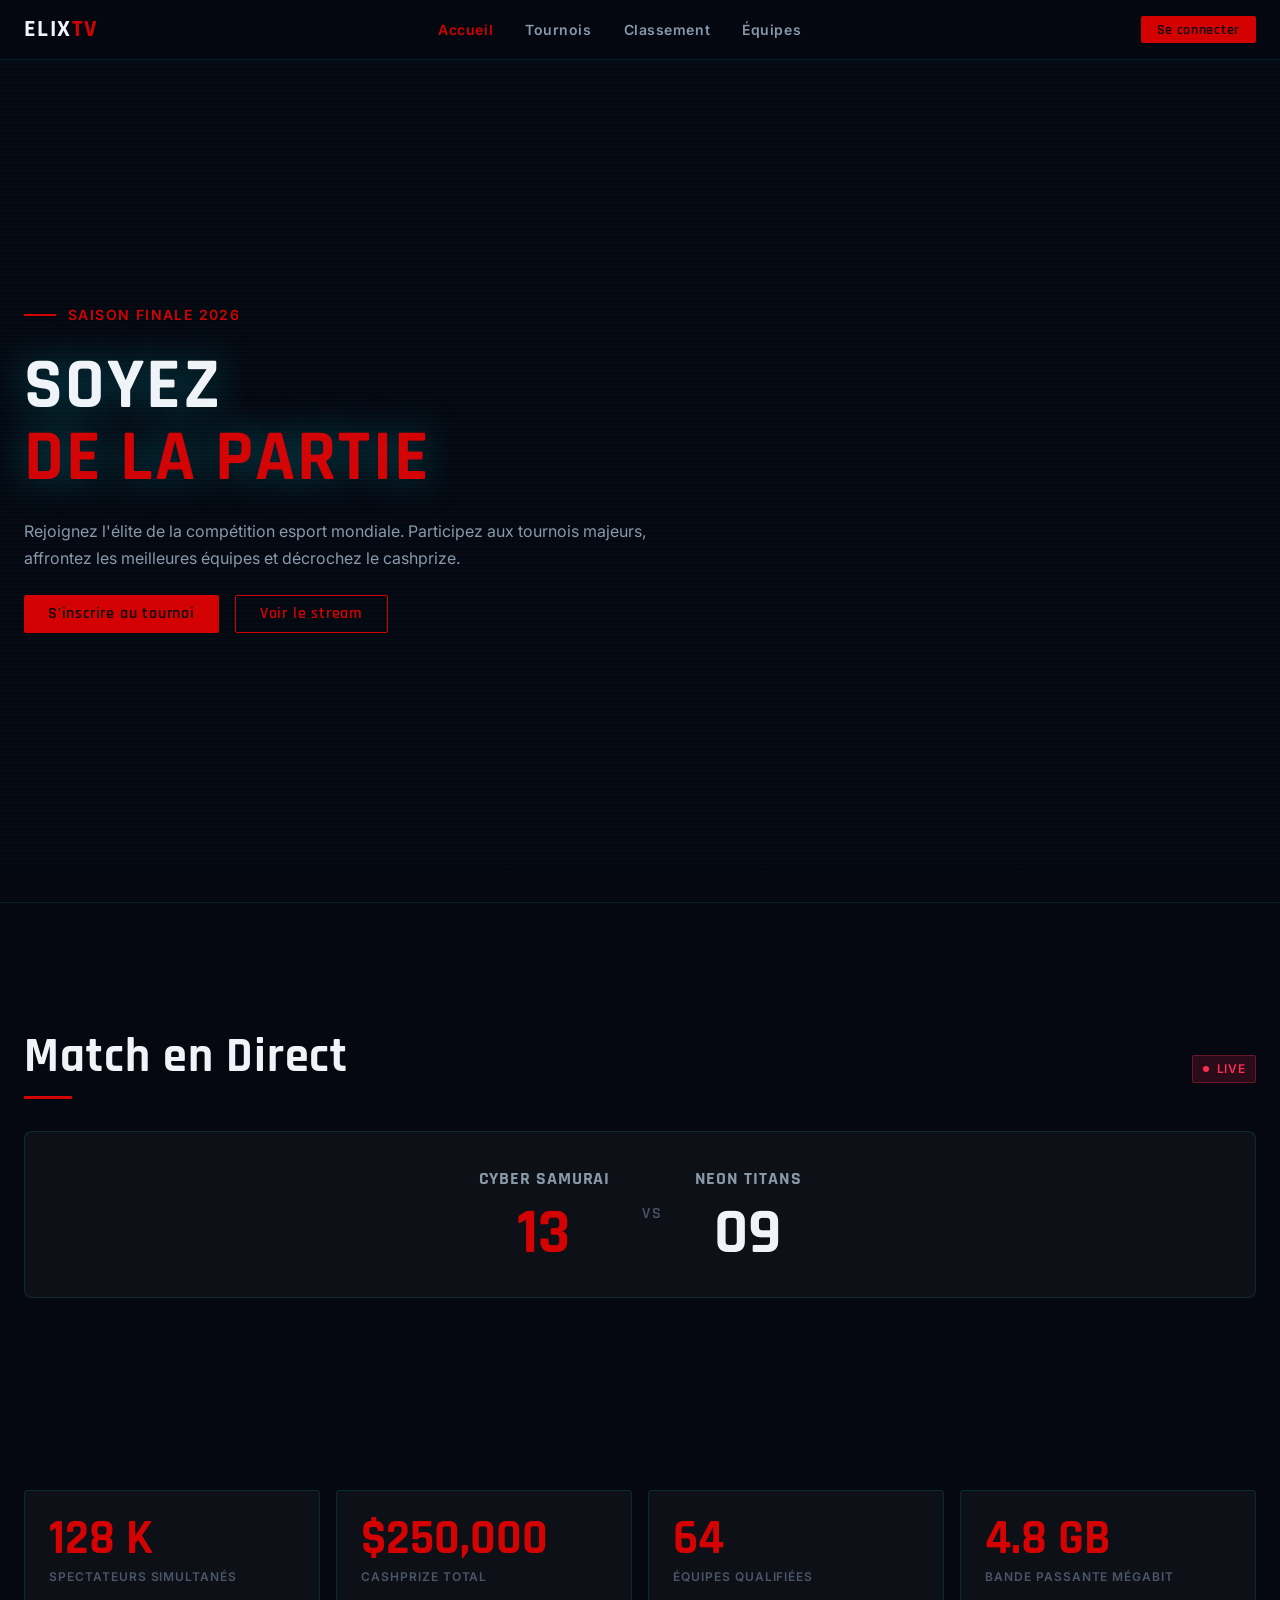
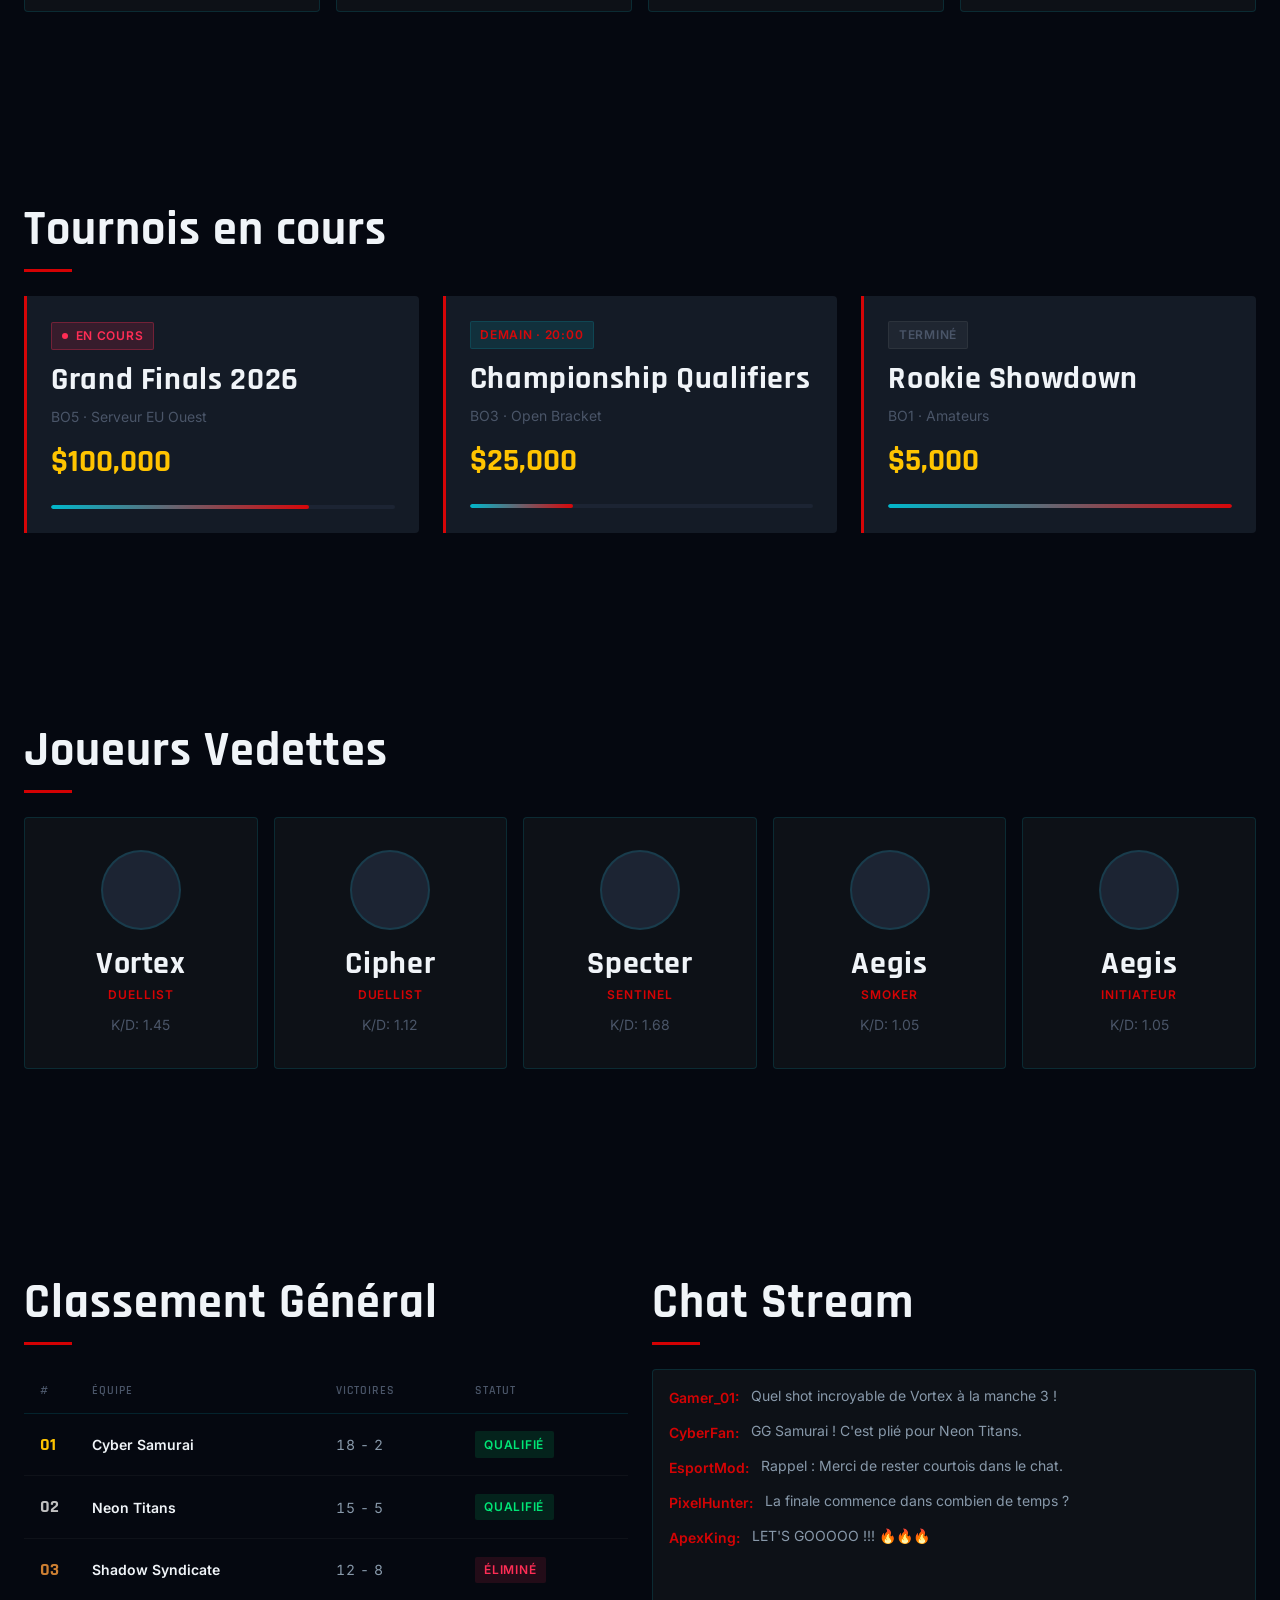
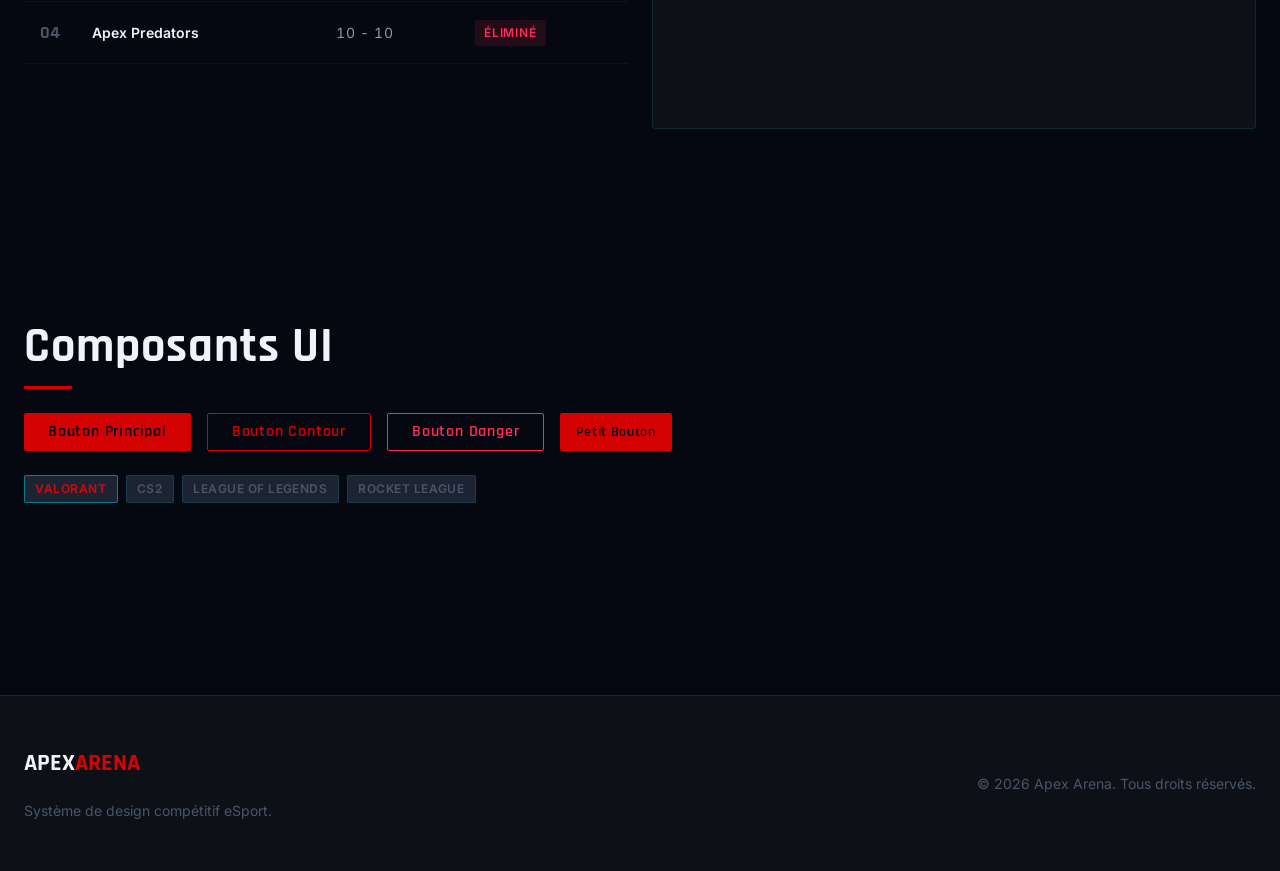
==== index.html @ ca773b09 "add style.css and index.html base" ====
<!DOCTYPE html>
<html lang="fr">
<head>
  <meta charset="UTF-8">
  <meta name="viewport" content="width=device-width, initial-scale=1.0">
  <title>Test Design System - Esport CSS</title>
  <link rel="stylesheet" href="style.css">
</head>
<body>

  <!-- Navigation -->
  <nav class="nav">
    <div class="container nav__inner">
      <a href="#" class="nav__logo">ELIX<span>TV</span></a>
      <ul class="nav__links">
        <li><a href="#" class="active">Accueil</a></li>
        <li><a href="#">Tournois</a></li>
        <li><a href="#">Classement</a></li>
        <li><a href="#">Équipes</a></li>
      </ul>
      <button class="btn btn--primary btn--sm">Se connecter</button>
    </div>
  </nav>

  <!-- Hero Section -->
  <header class="hero">
    <div class="container hero__content animate-in">
      <div class="hero__eyebrow">Saison Finale 2026</div>
      <h1 class="headline-hero">SOYEZ<br><span class="text-accent">DE LA PARTIE</span></h1>
      <p style="margin-block: var(--space-6);">Rejoignez l'élite de la compétition esport mondiale. Participez aux tournois majeurs, affrontez les meilleures équipes et décrochez le cashprize.</p>
      <div style="display: flex; gap: var(--space-4);">
        <a href="#" class="btn btn--primary">S'inscrire au tournoi</a>
        <a href="#" class="btn btn--outline">Voir le stream</a>
      </div>
    </div>
  </header>

  <hr class="divider">

  <main class="container">

    <!-- Direct Scoreboard -->
    <section>
      <div class="flex-between" style="margin-bottom: var(--space-6);">
        <h2 class="section-title">Match en Direct</h2>
        <span class="badge badge--live">LIVE</span>
      </div>

      <div class="scoreboard">
        <div class="scoreboard__team">
          <span class="scoreboard__team-name">CYBER SAMURAI</span>
          <span class="scoreboard__score scoreboard__score--winner">13</span>
        </div>
        <div class="scoreboard__vs">VS</div>
        <div class="scoreboard__team">
          <span class="scoreboard__team-name">NEON TITANS</span>
          <span class="scoreboard__score">09</span>
        </div>
      </div>
    </section>

    <!-- Grille de statistiques -->
    <section>
      <div class="grid-4">
        <div class="card">
          <div class="stat-value">128 K</div>
          <div class="stat-label">Spectateurs Simultanés</div>
        </div>
        <div class="card">
          <div class="stat-value">$250,000</div>
          <div class="stat-label">Cashprize Total</div>
        </div>
        <div class="card">
          <div class="stat-value">64</div>
          <div class="stat-label">Équipes Qualifiées</div>
        </div>
        <div class="card">
          <div class="stat-value">4.8 GB</div>
          <div class="stat-label">Bande Passante Mégabit</div>
        </div>
      </div>
    </section>

    <!-- Cartes Tournois & Équipes -->
    <section>
      <h2 class="section-title">Tournois en cours</h2>
      <div class="grid-3" style="margin-top: var(--space-6);">
        
        <div class="card--tournament">
          <div class="badge badge--live" style="margin-bottom: var(--space-3);">En cours</div>
          <h3>Grand Finals 2026</h3>
          <p class="text-muted" style="margin-block: var(--space-2);">BO5 · Serveur EU Ouest</p>
          <div class="prize">$100,000</div>
          <div style="margin-top: var(--space-4);">
            <div class="progress-bar">
              <div class="progress-bar__fill" style="width: 75%;"></div>
            </div>
          </div>
        </div>

        <div class="card--tournament">
          <div class="badge badge--upcoming" style="margin-bottom: var(--space-3);">Demain · 20:00</div>
          <h3>Championship Qualifiers</h3>
          <p class="text-muted" style="margin-block: var(--space-2);">BO3 · Open Bracket</p>
          <div class="prize">$25,000</div>
          <div style="margin-top: var(--space-4);">
            <div class="progress-bar">
              <div class="progress-bar__fill" style="width: 30%;"></div>
            </div>
          </div>
        </div>

        <div class="card--tournament">
          <div class="badge badge--ended" style="margin-bottom: var(--space-3);">Terminé</div>
          <h3>Rookie Showdown</h3>
          <p class="text-muted" style="margin-block: var(--space-2);">BO1 · Amateurs</p>
          <div class="prize">$5,000</div>
          <div style="margin-top: var(--space-4);">
            <div class="progress-bar">
              <div class="progress-bar__fill" style="width: 100%;"></div>
            </div>
          </div>
        </div>

      </div>
    </section>

    <!-- Joueurs / Cartes Profil -->
    <section>
      <h2 class="section-title">Joueurs Vedettes</h2>
      <div class="grid-4" style="margin-top: var(--space-6);">
        
        <div class="card card--player">
          <div class="avatar"></div>
          <h3>Vortex</h3>
          <div class="role">Duellist</div>
          <p class="text-muted" style="margin-top: var(--space-2);">K/D: 1.45</p>
        </div>

        <div class="card card--player">
          <div class="avatar"></div>
          <h3>Cipher</h3>
          <div class="role">Duellist</div>
          <p class="text-muted" style="margin-top: var(--space-2);">K/D: 1.12</p>
        </div>

        <div class="card card--player">
          <div class="avatar"></div>
          <h3>Specter</h3>
          <div class="role">Sentinel</div>
          <p class="text-muted" style="margin-top: var(--space-2);">K/D: 1.68</p>
        </div>

        <div class="card card--player">
          <div class="avatar"></div>
          <h3>Aegis</h3>
          <div class="role">Smoker</div>
          <p class="text-muted" style="margin-top: var(--space-2);">K/D: 1.05</p>
        </div>

        <div class="card card--player">
          <div class="avatar"></div>
          <h3>Aegis</h3>
          <div class="role">Initiateur</div>
          <p class="text-muted" style="margin-top: var(--space-2);">K/D: 1.05</p>
          </div>

      </div>
    </section>

    <!-- Tableau de classement & Chat en direct -->
    <section>
      <div class="grid-2">
        
        <!-- Classement -->
        <div>
          <h2 class="section-title">Classement Général</h2>
          <table class="leaderboard" style="margin-top: var(--space-6);">
            <thead>
              <tr>
                <th>#</th>
                <th>Équipe</th>
                <th>Victoires</th>
                <th>Statut</th>
              </tr>
            </thead>
            <tbody>
              <tr>
                <td class="rank rank--1">01</td>
                <td class="team-name">Cyber Samurai</td>
                <td class="text-mono">18 - 2</td>
                <td><span class="badge badge--win">Qualifié</span></td>
              </tr>
              <tr>
                <td class="rank rank--2">02</td>
                <td class="team-name">Neon Titans</td>
                <td class="text-mono">15 - 5</td>
                <td><span class="badge badge--win">Qualifié</span></td>
              </tr>
              <tr>
                <td class="rank rank--3">03</td>
                <td class="team-name">Shadow Syndicate</td>
                <td class="text-mono">12 - 8</td>
                <td><span class="badge badge--loss">Éliminé</span></td>
              </tr>
              <tr>
                <td class="rank">04</td>
                <td class="team-name">Apex Predators</td>
                <td class="text-mono">10 - 10</td>
                <td><span class="badge badge--loss">Éliminé</span></td>
              </tr>
            </tbody>
          </table>
        </div>

        <!-- Feed du Chat -->
        <div>
          <h2 class="section-title">Chat Stream</h2>
          <div class="chat-feed" style="margin-top: var(--space-6);">
            <div class="chat-message">
              <span class="chat-message__username">Gamer_01:</span>
              <span class="chat-message__text">Quel shot incroyable de Vortex à la manche 3 !</span>
            </div>
            <div class="chat-message">
              <span class="chat-message__username">CyberFan:</span>
              <span class="chat-message__text">GG Samurai ! C'est plié pour Neon Titans.</span>
            </div>
            <div class="chat-message">
              <span class="chat-message__username">EsportMod:</span>
              <span class="chat-message__text">Rappel : Merci de rester courtois dans le chat.</span>
            </div>
            <div class="chat-message">
              <span class="chat-message__username">PixelHunter:</span>
              <span class="chat-message__text">La finale commence dans combien de temps ?</span>
            </div>
            <div class="chat-message">
              <span class="chat-message__username">ApexKing:</span>
              <span class="chat-message__text">LET'S GOOOOO !!! 🔥🔥🔥</span>
            </div>
          </div>
        </div>

      </div>
    </section>

    <!-- Boutons & Tags UI -->
    <section>
      <h2 class="section-title">Composants UI</h2>
      
      <div style="margin-top: var(--space-6); display: flex; flex-wrap: wrap; gap: var(--space-4);">
        <button class="btn btn--primary">Bouton Principal</button>
        <button class="btn btn--outline">Bouton Contour</button>
        <button class="btn btn--danger">Bouton Danger</button>
        <button class="btn btn--primary btn--sm">Petit Bouton</button>
      </div>

      <div style="margin-top: var(--space-6); display: flex; gap: var(--space-2);">
        <span class="tag active">VALORANT</span>
        <span class="tag">CS2</span>
        <span class="tag">LEAGUE OF LEGENDS</span>
        <span class="tag">ROCKET LEAGUE</span>
      </div>
    </section>

  </main>

  <!-- Footer -->
  <footer class="footer" style="margin-top: var(--space-24);">
    <div class="container flex-between">
      <div>
        <div class="footer__logo">APEX<span>ARENA</span></div>
        <p class="text-muted">Système de design compétitif eSport.</p>
      </div>
      <div>
        <p class="text-muted">© 2026 Apex Arena. Tous droits réservés.</p>
      </div>
    </div>
  </footer>

</body>
</html>
---- style.css ----
/* ============================================================
   ESPORT.CSS — Système de design compétitif
   Palette : Nuit profonde · Cyan électrique · Blanc signal
   Typo    : Rajdhani (titres) · Inter (corps)
   ============================================================ */

@import url('https://fonts.googleapis.com/css2?family=Rajdhani:wght@400;600;700&family=Inter:wght@400;500;600&display=swap');

/* ── Tokens ─────────────────────────────────────────────── */
:root {
  /* Couleurs */
  --bg-void:      #050810;
  --bg-surface:   #0d1117;
  --bg-raised:    #141b26;
  --bg-overlay:   #1c2433;

  --accent-cyan:   #ff0000d3;
  --accent-dim:   #00b8cc;
  --accent-glow:  rgba(0, 229, 255, 0.15);

  --signal-red:   #ff2d55;
  --signal-green: #00e676;
  --signal-gold:  #ffc400;

  --text-primary:   #f0f4f8;
  --text-secondary: #8899aa;
  --text-muted:     #4a5568;

  --border-subtle: rgba(0, 229, 255, 0.12);
  --border-active: rgba(0, 229, 255, 0.45);

  /* Typographie */
  --font-display: 'Rajdhani', 'Arial Narrow', sans-serif;
  --font-body:    'Inter', system-ui, sans-serif;

  --size-xs:   0.75rem;
  --size-sm:   0.875rem;
  --size-base: 1rem;
  --size-md:   1.125rem;
  --size-lg:   1.5rem;
  --size-xl:   2rem;
  --size-2xl:  3rem;
  --size-3xl:  4.5rem;

  /* Espacement */
  --space-1: 0.25rem;
  --space-2: 0.5rem;
  --space-3: 0.75rem;
  --space-4: 1rem;
  --space-6: 1.5rem;
  --space-8: 2rem;
  --space-12: 3rem;
  --space-16: 4rem;
  --space-24: 6rem;

  /* Bordures */
  --radius-sm: 2px;
  --radius-md: 4px;
  --radius-lg: 8px;

  /* Ombres */
  --shadow-cyan: 0 0 24px rgba(0, 229, 255, 0.2);
  --shadow-card: 0 4px 24px rgba(0, 0, 0, 0.6);
}

/* ── Reset ───────────────────────────────────────────────── */
*, *::before, *::after {
  box-sizing: border-box;
  margin: 0;
  padding: 0;
}

html {
  scroll-behavior: smooth;
  font-size: 16px;
}

body {
  background-color: var(--bg-void);
  color: var(--text-primary);
  font-family: var(--font-body);
  font-size: var(--size-base);
  line-height: 1.65;
  -webkit-font-smoothing: antialiased;
}

img, video {
  max-width: 100%;
  display: block;
}

a {
  color: var(--accent-cyan);
  text-decoration: none;
  transition: color 0.15s ease;
}
a:hover { color: var(--text-primary); }

/* ── Typographie ─────────────────────────────────────────── */
h1, h2, h3, h4, h5, h6 {
  font-family: var(--font-display);
  font-weight: 700;
  line-height: 1.1;
  letter-spacing: 0.02em;
  color: var(--text-primary);
}

h1 { font-size: var(--size-3xl); }
h2 { font-size: var(--size-2xl); }
h3 { font-size: var(--size-xl); }
h4 { font-size: var(--size-lg); }

p {
  max-width: 68ch;
  color: var(--text-secondary);
}

.text-accent   { color: var(--accent-cyan); }
.text-muted    { color: var(--text-muted); font-size: var(--size-sm); }
.text-mono     { font-variant-numeric: tabular-nums; letter-spacing: 0.04em; }

/* Titre héros avec reflet cyan */
.headline-hero {
  font-family: var(--font-display);
  font-size: clamp(2.5rem, 7vw, var(--size-3xl));
  font-weight: 700;
  line-height: 1.0;
  letter-spacing: 0.03em;
  color: var(--text-primary);
  text-shadow: 0 0 40px rgba(0, 229, 255, 0.35);
}

/* Ligne de score / stat large */
.stat-value {
  font-family: var(--font-display);
  font-size: var(--size-2xl);
  font-weight: 700;
  color: var(--accent-cyan);
  line-height: 1;
}

.stat-label {
  font-size: var(--size-xs);
  font-weight: 600;
  color: var(--text-muted);
  letter-spacing: 0.08em;
  text-transform: uppercase;
  margin-top: var(--space-1);
}

/* ── Mise en page ────────────────────────────────────────── */
.container {
  width: 100%;
  max-width: 1280px;
  margin-inline: auto;
  padding-inline: var(--space-6);
}

.container--narrow {
  max-width: 860px;
  margin-inline: auto;
  padding-inline: var(--space-6);
}

.grid-2 {
  display: grid;
  grid-template-columns: repeat(2, 1fr);
  gap: var(--space-6);
}

.grid-3 {
  display: grid;
  grid-template-columns: repeat(3, 1fr);
  gap: var(--space-6);
}

.grid-4 {
  display: grid;
  grid-template-columns: repeat(4, 1fr);
  gap: var(--space-4);
}

.flex-center {
  display: flex;
  align-items: center;
  justify-content: center;
}

.flex-between {
  display: flex;
  align-items: center;
  justify-content: space-between;
}

section {
  padding-block: var(--space-24);
}

/* ── Navigation ──────────────────────────────────────────── */
.nav {
  position: sticky;
  top: 0;
  z-index: 100;
  background: rgba(5, 8, 16, 0.85);
  backdrop-filter: blur(12px);
  border-bottom: 1px solid var(--border-subtle);
  height: 60px;
  display: flex;
  align-items: center;
}

.nav__inner {
  display: flex;
  align-items: center;
  justify-content: space-between;
  width: 100%;
}

.nav__logo {
  font-family: var(--font-display);
  font-size: var(--size-lg);
  font-weight: 700;
  color: var(--text-primary);
  letter-spacing: 0.06em;
}

.nav__logo span { color: var(--accent-cyan); }

.nav__links {
  display: flex;
  gap: var(--space-8);
  list-style: none;
}

.nav__links a {
  font-size: var(--size-sm);
  font-weight: 600;
  color: var(--text-secondary);
  letter-spacing: 0.04em;
  transition: color 0.15s;
}

.nav__links a:hover,
.nav__links a.active {
  color: var(--accent-cyan);
}

/* ── Sections héros ──────────────────────────────────────── */
.hero {
  min-height: 90vh;
  display: flex;
  align-items: center;
  position: relative;
  overflow: hidden;
}

/* Fond scanlines subtil */
.hero::before {
  content: '';
  position: absolute;
  inset: 0;
  background: repeating-linear-gradient(
    0deg,
    transparent,
    transparent 2px,
    rgba(0, 229, 255, 0.015) 2px,
    rgba(0, 229, 255, 0.015) 4px
  );
  pointer-events: none;
  z-index: 0;
}

.hero__content { position: relative; z-index: 1; }

/* Ligne décorative accent */
.hero__eyebrow {
  display: inline-flex;
  align-items: center;
  gap: var(--space-3);
  font-size: var(--size-sm);
  font-weight: 600;
  color: var(--accent-cyan);
  letter-spacing: 0.1em;
  text-transform: uppercase;
  margin-bottom: var(--space-6);
}

.hero__eyebrow::before {
  content: '';
  display: block;
  width: 32px;
  height: 2px;
  background: var(--accent-cyan);
}

/* ── Cartes ──────────────────────────────────────────────── */
.card {
  background: var(--bg-surface);
  border: 1px solid var(--border-subtle);
  border-radius: var(--radius-md);
  padding: var(--space-6);
  transition: border-color 0.2s, box-shadow 0.2s;
}

.card:hover {
  border-color: var(--border-active);
  box-shadow: var(--shadow-cyan);
}

/* Carte tournoi */
.card--tournament {
  position: relative;
  background: var(--bg-raised);
  border-left: 3px solid var(--accent-cyan);
  border-radius: 0 var(--radius-md) var(--radius-md) 0;
  padding: var(--space-6);
}

.card--tournament .prize {
  font-family: var(--font-display);
  font-size: var(--size-xl);
  font-weight: 700;
  color: var(--signal-gold);
}

/* Carte joueur / équipe */
.card--player {
  text-align: center;
  padding: var(--space-8) var(--space-6);
}

.card--player .avatar {
  width: 80px;
  height: 80px;
  border-radius: 50%;
  background: var(--bg-overlay);
  border: 2px solid var(--border-subtle);
  margin-inline: auto;
  margin-bottom: var(--space-4);
  overflow: hidden;
}

.card--player .role {
  font-size: var(--size-xs);
  font-weight: 600;
  color: var(--accent-cyan);
  text-transform: uppercase;
  letter-spacing: 0.08em;
  margin-top: var(--space-1);

.player-row {
  display: flex;
  gap: var(--space-4);
  overflow-x: auto;
  padding-bottom: var(--space-3); /* Espace pour le scrollbar */
  scrollbar-width: thin;
  scrollbar-color: var(--border-active) transparent;
}

.player-row .card--player {
  flex: 0 0 220px; /* Force chaque carte à faire 220px de large sans se comprimer */
}
}

/* ── Tableau des scores / classement ─────────────────────── */
.leaderboard {
  width: 100%;
  border-collapse: collapse;
  font-size: var(--size-sm);
}

.leaderboard th {
  font-family: var(--font-display);
  font-size: var(--size-xs);
  font-weight: 600;
  letter-spacing: 0.08em;
  text-transform: uppercase;
  color: var(--text-muted);
  text-align: left;
  padding: var(--space-3) var(--space-4);
  border-bottom: 1px solid var(--border-subtle);
}

.leaderboard td {
  padding: var(--space-4);
  color: var(--text-secondary);
  border-bottom: 1px solid rgba(255,255,255,0.04);
  vertical-align: middle;
}

.leaderboard tr:hover td {
  background: var(--bg-raised);
  color: var(--text-primary);
}

.leaderboard .rank {
  font-family: var(--font-display);
  font-size: var(--size-md);
  font-weight: 700;
  color: var(--text-muted);
  width: 3rem;
}

.leaderboard .rank--1 { color: var(--signal-gold); }
.leaderboard .rank--2 { color: #c0c0c0; }
.leaderboard .rank--3 { color: #cd7f32; }

.leaderboard .team-name {
  font-weight: 600;
  color: var(--text-primary);
}

/* ── Boutons ─────────────────────────────────────────────── */
.btn {
  display: inline-flex;
  align-items: center;
  gap: var(--space-2);
  padding: 0.625rem var(--space-6);
  border: none;
  border-radius: var(--radius-sm);
  font-family: var(--font-display);
  font-size: var(--size-base);
  font-weight: 600;
  letter-spacing: 0.05em;
  cursor: pointer;
  transition: background 0.15s, box-shadow 0.15s, transform 0.1s;
  text-decoration: none;
  line-height: 1;
}

.btn:active { transform: scale(0.98); }

.btn--primary {
  background: var(--accent-cyan);
  color: var(--bg-void);
}
.btn--primary:hover {
  background: #33ebff;
  box-shadow: 0 0 20px rgba(0, 229, 255, 0.4);
  color: var(--bg-void);
}

.btn--outline {
  background: transparent;
  color: var(--accent-cyan);
  border: 1.5px solid var(--accent-cyan);
}
.btn--outline:hover {
  background: var(--accent-glow);
  color: var(--accent-cyan);
}

.btn--danger {
  background: transparent;
  color: var(--signal-red);
  border: 1.5px solid var(--signal-red);
}
.btn--danger:hover {
  background: rgba(255, 45, 85, 0.1);
  color: var(--signal-red);
}

.btn--sm {
  font-size: var(--size-sm);
  padding: 0.4rem var(--space-4);
}

/* ── Badges / statuts ────────────────────────────────────── */
.badge {
  display: inline-flex;
  align-items: center;
  padding: 0.2rem 0.6rem;
  border-radius: var(--radius-sm);
  font-size: var(--size-xs);
  font-weight: 600;
  letter-spacing: 0.06em;
  text-transform: uppercase;
}

.badge--live {
  background: rgba(255, 45, 85, 0.15);
  color: var(--signal-red);
  border: 1px solid rgba(255, 45, 85, 0.3);
}

/* Point pulsant LIVE */
.badge--live::before {
  content: '';
  display: inline-block;
  width: 6px;
  height: 6px;
  border-radius: 50%;
  background: var(--signal-red);
  margin-right: var(--space-2);
  animation: pulse-live 1.4s ease infinite;
}

.badge--upcoming {
  background: rgba(0, 229, 255, 0.1);
  color: var(--accent-cyan);
  border: 1px solid var(--border-subtle);
}

.badge--ended {
  background: rgba(255, 255, 255, 0.05);
  color: var(--text-muted);
  border: 1px solid rgba(255,255,255,0.06);
}

.badge--win  { background: rgba(0, 230, 118, 0.12); color: var(--signal-green); }
.badge--loss { background: rgba(255, 45, 85, 0.12); color: var(--signal-red); }

/* ── Barre de progression ────────────────────────────────── */
.progress-bar {
  height: 4px;
  background: var(--bg-overlay);
  border-radius: 2px;
  overflow: hidden;
}

.progress-bar__fill {
  height: 100%;
  background: linear-gradient(90deg, var(--accent-dim), var(--accent-cyan));
  border-radius: 2px;
  transition: width 0.4s ease;
}

/* ── Dividers / séparateurs ──────────────────────────────── */
.divider {
  border: none;
  border-top: 1px solid var(--border-subtle);
  margin-block: var(--space-8);
}

.section-title {
  font-family: var(--font-display);
  font-size: var(--size-2xl);
  font-weight: 700;
  color: var(--text-primary);
  margin-bottom: var(--space-2);
}

.section-title::after {
  content: '';
  display: block;
  width: 48px;
  height: 3px;
  background: var(--accent-cyan);
  margin-top: var(--space-3);
}

/* ── Score en direct ─────────────────────────────────────── */
.scoreboard {
  display: flex;
  align-items: center;
  justify-content: center;
  gap: var(--space-8);
  background: var(--bg-surface);
  border: 1px solid var(--border-subtle);
  border-radius: var(--radius-lg);
  padding: var(--space-8) var(--space-12);
}

.scoreboard__team {
  display: flex;
  flex-direction: column;
  align-items: center;
  gap: var(--space-2);
}

.scoreboard__team-name {
  font-family: var(--font-display);
  font-size: var(--size-md);
  font-weight: 700;
  letter-spacing: 0.05em;
  color: var(--text-secondary);
}

.scoreboard__score {
  font-family: var(--font-display);
  font-size: clamp(2.5rem, 6vw, 4rem);
  font-weight: 700;
  color: var(--text-primary);
  line-height: 1;
}

.scoreboard__score--winner { color: var(--accent-cyan); }

.scoreboard__vs {
  font-family: var(--font-display);
  font-size: var(--size-base);
  font-weight: 600;
  color: var(--text-muted);
  letter-spacing: 0.1em;
}

/* ── Chat / commentaires ─────────────────────────────────── */
.chat-feed {
  background: var(--bg-surface);
  border: 1px solid var(--border-subtle);
  border-radius: var(--radius-md);
  height: 360px;
  overflow-y: auto;
  padding: var(--space-4);
  display: flex;
  flex-direction: column;
  gap: var(--space-3);
  scrollbar-width: thin;
  scrollbar-color: var(--bg-overlay) transparent;
}

.chat-message {
  display: flex;
  gap: var(--space-3);
  font-size: var(--size-sm);
}

.chat-message__username {
  font-weight: 600;
  color: var(--accent-cyan);
  white-space: nowrap;
  flex-shrink: 0;
}

.chat-message__text {
  color: var(--text-secondary);
  line-height: 1.4;
}

/* ── Tags / Jeux ─────────────────────────────────────────── */
.tag {
  display: inline-block;
  padding: 0.2rem 0.65rem;
  border-radius: var(--radius-sm);
  background: var(--bg-overlay);
  border: 1px solid var(--border-subtle);
  font-size: var(--size-xs);
  font-weight: 600;
  color: var(--text-muted);
  letter-spacing: 0.04em;
  transition: border-color 0.15s, color 0.15s;
}

.tag:hover, .tag.active {
  border-color: var(--border-active);
  color: var(--accent-cyan);
}

/* ── Footer ──────────────────────────────────────────────── */
.footer {
  background: var(--bg-surface);
  border-top: 1px solid var(--border-subtle);
  padding-block: var(--space-12);
  color: var(--text-muted);
  font-size: var(--size-sm);
}

.footer__logo {
  font-family: var(--font-display);
  font-size: var(--size-lg);
  font-weight: 700;
  color: var(--text-primary);
  margin-bottom: var(--space-4);
}

.footer__logo span { color: var(--accent-cyan); }

/* ── Animations ──────────────────────────────────────────── */
@keyframes pulse-live {
  0%, 100% { opacity: 1; transform: scale(1); }
  50%       { opacity: 0.4; transform: scale(0.85); }
}

@keyframes fade-in-up {
  from { opacity: 0; transform: translateY(16px); }
  to   { opacity: 1; transform: translateY(0); }
}

.animate-in {
  animation: fade-in-up 0.4s ease both;
}

/* ── Responsive ──────────────────────────────────────────── */
@media (max-width: 1024px) {
  .grid-4 { grid-template-columns: repeat(2, 1fr); }
}

@media (max-width: 768px) {
  h1 { font-size: var(--size-2xl); }
  h2 { font-size: var(--size-xl); }

  .grid-2,
  .grid-3,
  .grid-4 {
    grid-template-columns: 1fr;
  }

  .nav__links { display: none; }

  .scoreboard {
    gap: var(--space-4);
    padding: var(--space-6);
  }

  section { padding-block: var(--space-12); }
}

@media (prefers-reduced-motion: reduce) {
  *, *::before, *::after {
    animation-duration: 0.01ms !important;
    transition-duration: 0.01ms !important;
  }
}
.grid-4:has(.card--player) {
  display: flex !important;
  flex-direction: row !important;
  flex-wrap: nowrap !important;
  overflow-x: auto;
  padding-bottom: var(--space-4);
  scrollbar-width: thin;
  scrollbar-color: var(--accent-cyan) transparent;
}

.grid-4:has(.card--player) .card--player {
  flex: 1 0 200px !important; /* Force chaque carte à garder 200px minimum */
  min-width: 180px;
}
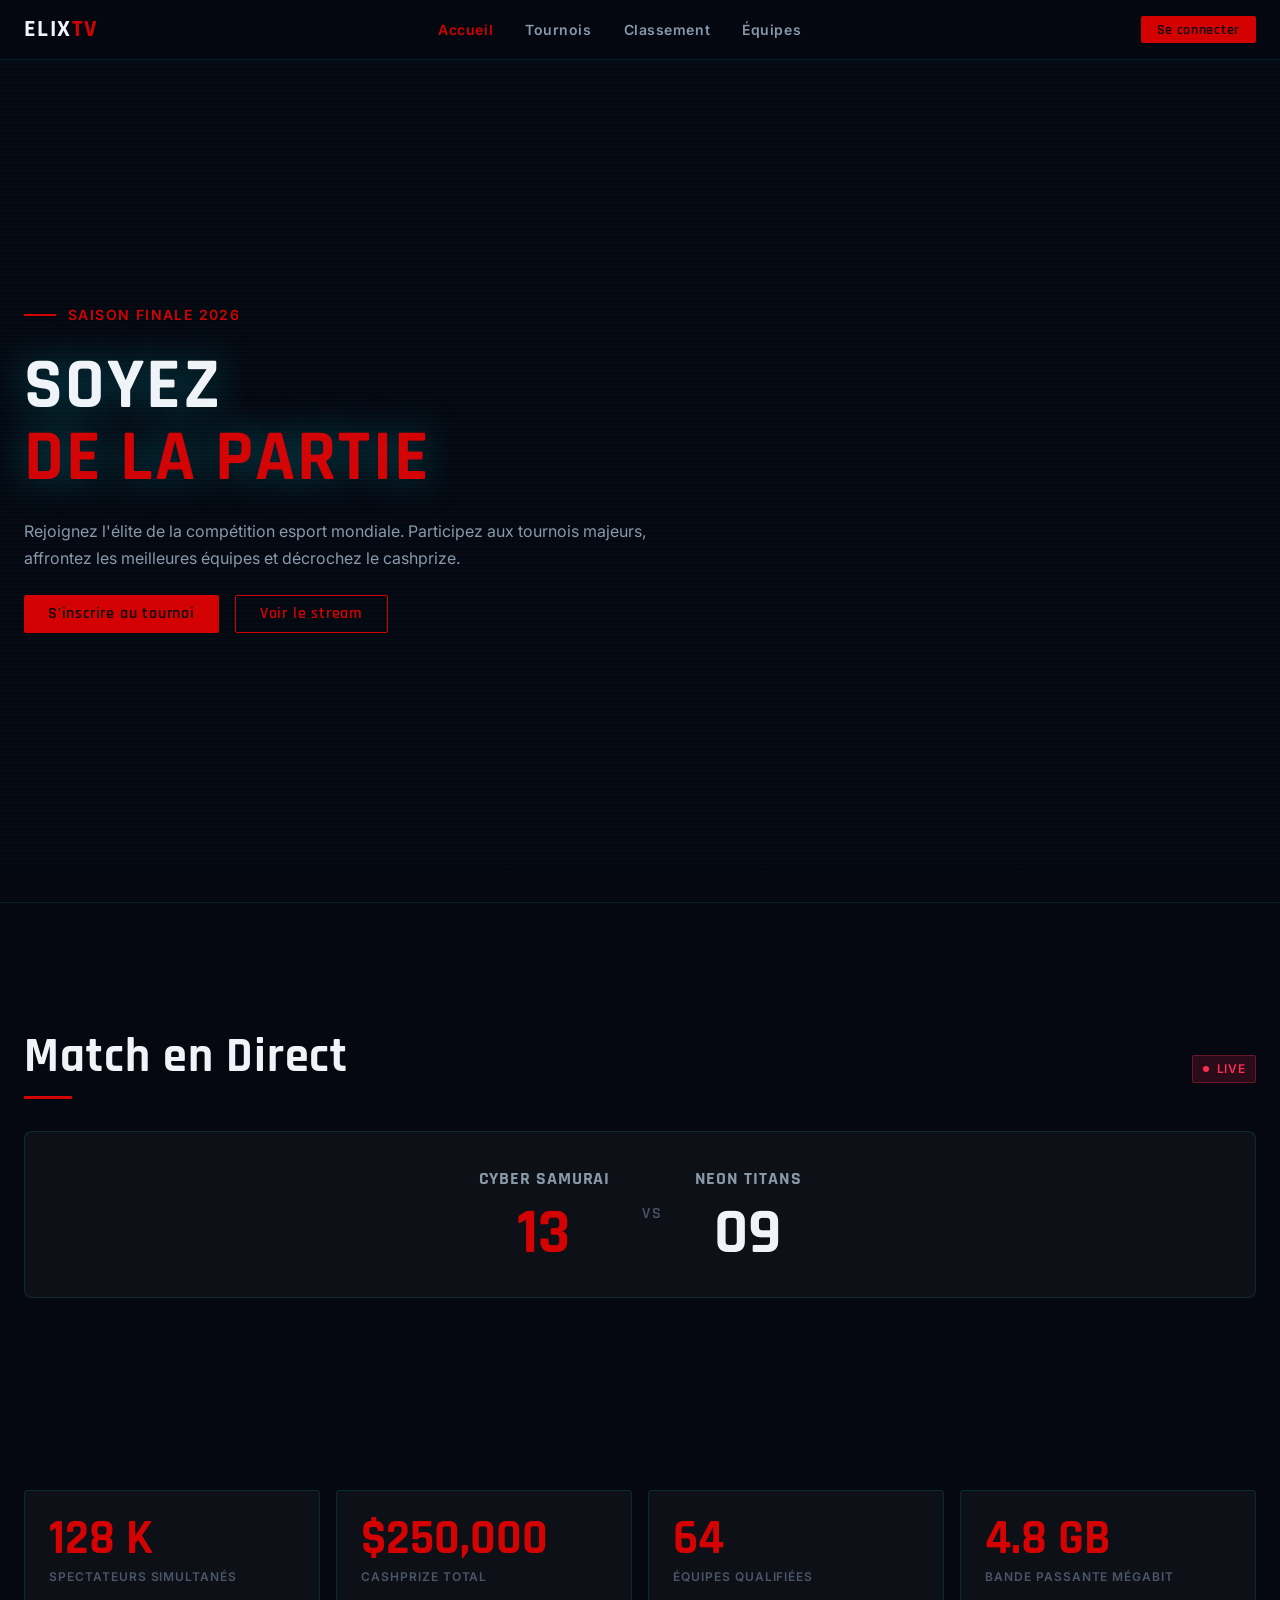
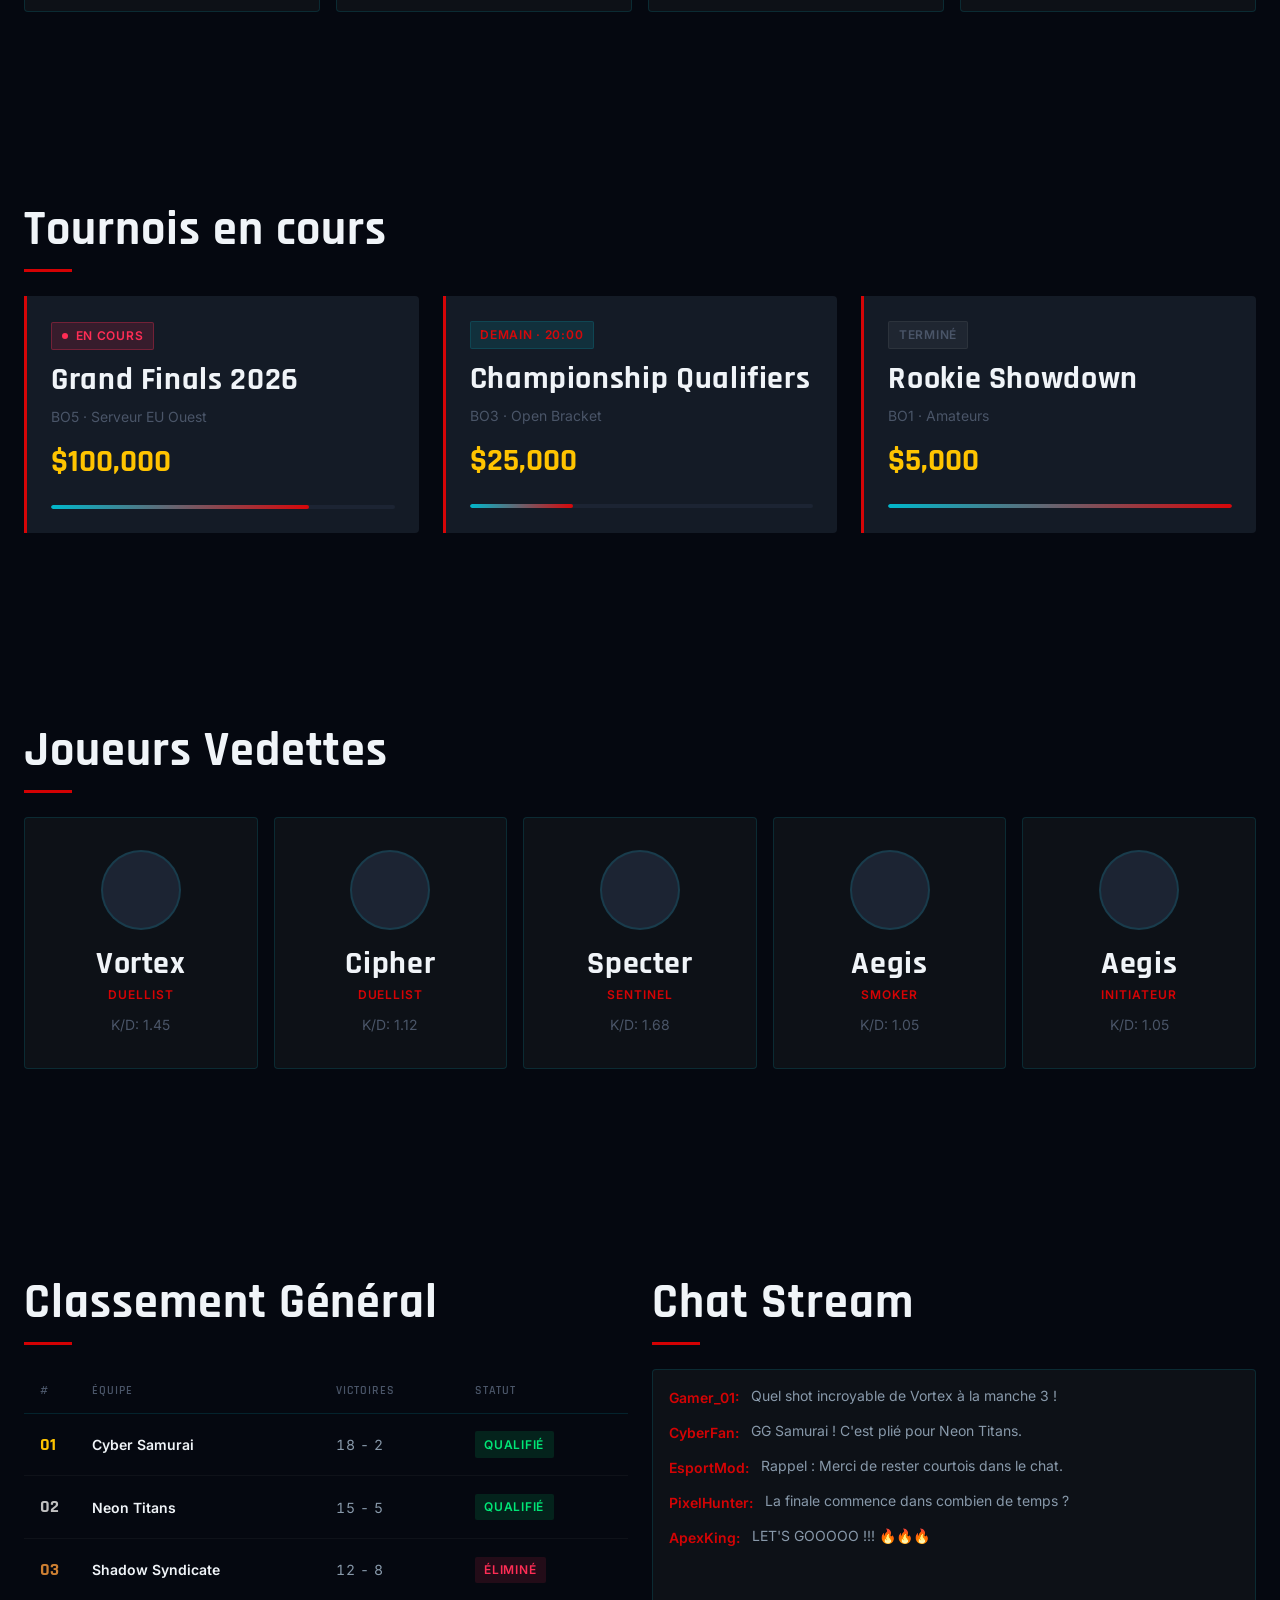
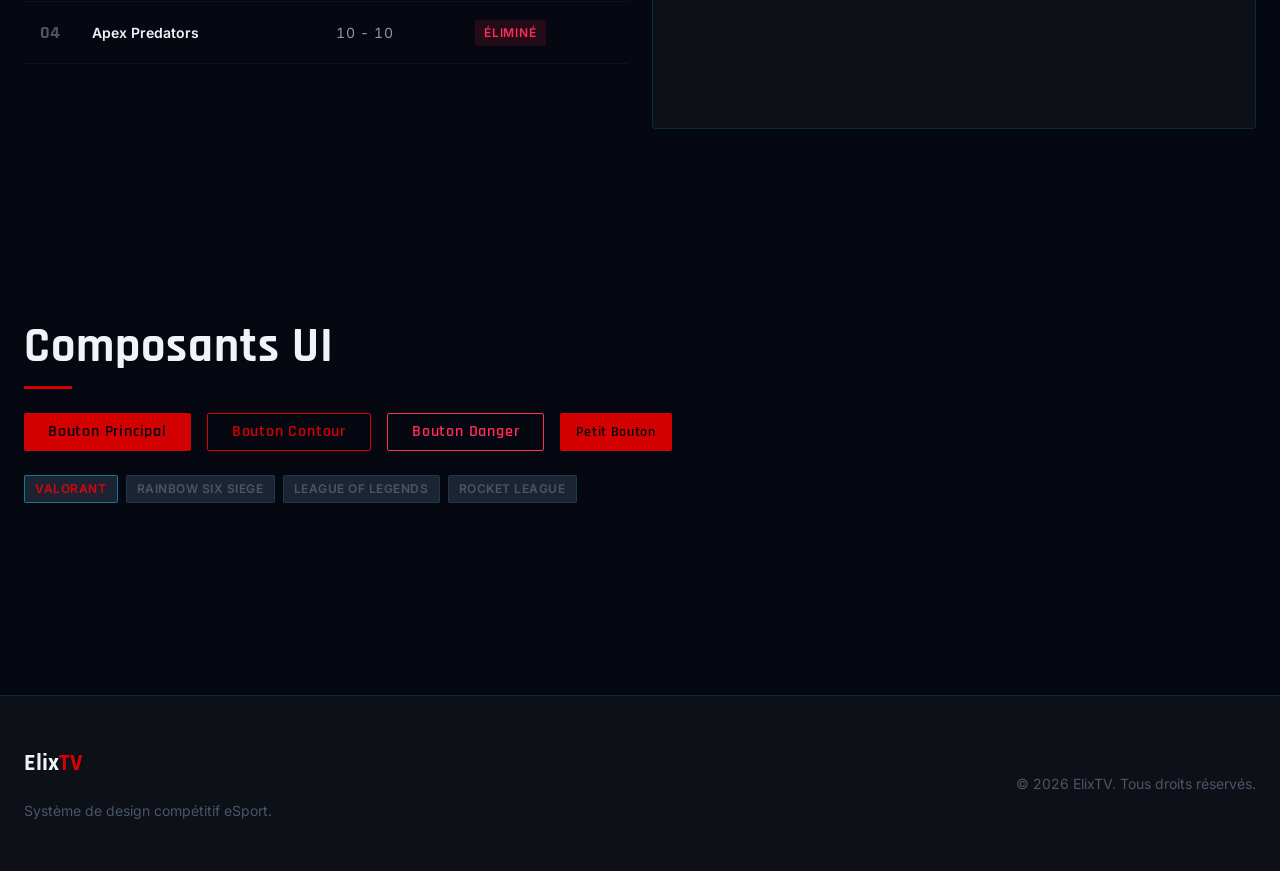
==== commit 20ee70f5: "chore: jme souviens plus mais je push" ====
--- a/index.html
+++ b/index.html
@@ -3,7 +3,7 @@
 <head>
   <meta charset="UTF-8">
   <meta name="viewport" content="width=device-width, initial-scale=1.0">
-  <title>Test Design System - Esport CSS</title>
+  <title>Esport ELIXTV</title>
   <link rel="stylesheet" href="style.css">
 </head>
 <body>
@@ -256,7 +256,7 @@
 
       <div style="margin-top: var(--space-6); display: flex; gap: var(--space-2);">
         <span class="tag active">VALORANT</span>
-        <span class="tag">CS2</span>
+        <span class="tag">RAINBOW SIX SIEGE</span>
         <span class="tag">LEAGUE OF LEGENDS</span>
         <span class="tag">ROCKET LEAGUE</span>
       </div>
@@ -268,11 +268,11 @@
   <footer class="footer" style="margin-top: var(--space-24);">
     <div class="container flex-between">
       <div>
-        <div class="footer__logo">APEX<span>ARENA</span></div>
+        <div class="footer__logo">Elix<span>TV</span></div>
         <p class="text-muted">Système de design compétitif eSport.</p>
       </div>
       <div>
-        <p class="text-muted">© 2026 Apex Arena. Tous droits réservés.</p>
+        <p class="text-muted">© 2026 ElixTV. Tous droits réservés.</p>
       </div>
     </div>
   </footer>
--- a/style.css
+++ b/style.css
@@ -1,6 +1,6 @@
 /* ============================================================
    ESPORT.CSS — Système de design compétitif
-   Palette : Nuit profonde · Cyan électrique · Blanc signal
+   Palette : Nuit profonde · Rouge électrique · Blanc signal
    Typo    : Rajdhani (titres) · Inter (corps)
    ============================================================ */
 
@@ -14,7 +14,7 @@
   --bg-raised:    #141b26;
   --bg-overlay:   #1c2433;
 
-  --accent-cyan:   #ff0000d3;
+  --accent-red:   #ff0000d3;
   --accent-dim:   #00b8cc;
   --accent-glow:  rgba(0, 229, 255, 0.15);
 
@@ -59,7 +59,7 @@
   --radius-lg: 8px;
 
   /* Ombres */
-  --shadow-cyan: 0 0 24px rgba(0, 229, 255, 0.2);
+  --shadow-red: 0 0 24px rgba(0, 229, 255, 0.2);
   --shadow-card: 0 4px 24px rgba(0, 0, 0, 0.6);
 }
 
@@ -90,7 +90,7 @@
 }
 
 a {
-  color: var(--accent-cyan);
+  color: var(--accent-red);
   text-decoration: none;
   transition: color 0.15s ease;
 }
@@ -115,11 +115,11 @@
   color: var(--text-secondary);
 }
 
-.text-accent   { color: var(--accent-cyan); }
+.text-accent   { color: var(--accent-red); }
 .text-muted    { color: var(--text-muted); font-size: var(--size-sm); }
 .text-mono     { font-variant-numeric: tabular-nums; letter-spacing: 0.04em; }
 
-/* Titre héros avec reflet cyan */
+/* Titre héros avec reflet red */
 .headline-hero {
   font-family: var(--font-display);
   font-size: clamp(2.5rem, 7vw, var(--size-3xl));
@@ -135,7 +135,7 @@
   font-family: var(--font-display);
   font-size: var(--size-2xl);
   font-weight: 700;
-  color: var(--accent-cyan);
+  color: var(--accent-red);
   line-height: 1;
 }
 
@@ -224,7 +224,7 @@
   letter-spacing: 0.06em;
 }
 
-.nav__logo span { color: var(--accent-cyan); }
+.nav__logo span { color: var(--accent-red); }
 
 .nav__links {
   display: flex;
@@ -242,7 +242,7 @@
 
 .nav__links a:hover,
 .nav__links a.active {
-  color: var(--accent-cyan);
+  color: var(--accent-red);
 }
 
 /* ── Sections héros ──────────────────────────────────────── */
@@ -279,7 +279,7 @@
   gap: var(--space-3);
   font-size: var(--size-sm);
   font-weight: 600;
-  color: var(--accent-cyan);
+  color: var(--accent-red);
   letter-spacing: 0.1em;
   text-transform: uppercase;
   margin-bottom: var(--space-6);
@@ -290,7 +290,7 @@
   display: block;
   width: 32px;
   height: 2px;
-  background: var(--accent-cyan);
+  background: var(--accent-red);
 }
 
 /* ── Cartes ──────────────────────────────────────────────── */
@@ -304,14 +304,14 @@
 
 .card:hover {
   border-color: var(--border-active);
-  box-shadow: var(--shadow-cyan);
+  box-shadow: var(--shadow-red);
 }
 
 /* Carte tournoi */
 .card--tournament {
   position: relative;
   background: var(--bg-raised);
-  border-left: 3px solid var(--accent-cyan);
+  border-left: 3px solid var(--accent-red);
   border-radius: 0 var(--radius-md) var(--radius-md) 0;
   padding: var(--space-6);
 }
@@ -343,7 +343,7 @@
 .card--player .role {
   font-size: var(--size-xs);
   font-weight: 600;
-  color: var(--accent-cyan);
+  color: var(--accent-red);
   text-transform: uppercase;
   letter-spacing: 0.08em;
   margin-top: var(--space-1);
@@ -431,7 +431,7 @@
 .btn:active { transform: scale(0.98); }
 
 .btn--primary {
-  background: var(--accent-cyan);
+  background: var(--accent-red);
   color: var(--bg-void);
 }
 .btn--primary:hover {
@@ -442,12 +442,12 @@
 
 .btn--outline {
   background: transparent;
-  color: var(--accent-cyan);
-  border: 1.5px solid var(--accent-cyan);
+  color: var(--accent-red);
+  border: 1.5px solid var(--accent-red);
 }
 .btn--outline:hover {
   background: var(--accent-glow);
-  color: var(--accent-cyan);
+  color: var(--accent-red);
 }
 
 .btn--danger {
@@ -497,7 +497,7 @@
 
 .badge--upcoming {
   background: rgba(0, 229, 255, 0.1);
-  color: var(--accent-cyan);
+  color: var(--accent-red);
   border: 1px solid var(--border-subtle);
 }
 
@@ -520,7 +520,7 @@
 
 .progress-bar__fill {
   height: 100%;
-  background: linear-gradient(90deg, var(--accent-dim), var(--accent-cyan));
+  background: linear-gradient(90deg, var(--accent-dim), var(--accent-red));
   border-radius: 2px;
   transition: width 0.4s ease;
 }
@@ -545,7 +545,7 @@
   display: block;
   width: 48px;
   height: 3px;
-  background: var(--accent-cyan);
+  background: var(--accent-red);
   margin-top: var(--space-3);
 }
 
@@ -584,7 +584,7 @@
   line-height: 1;
 }
 
-.scoreboard__score--winner { color: var(--accent-cyan); }
+.scoreboard__score--winner { color: var(--accent-red); }
 
 .scoreboard__vs {
   font-family: var(--font-display);
@@ -617,7 +617,7 @@
 
 .chat-message__username {
   font-weight: 600;
-  color: var(--accent-cyan);
+  color: var(--accent-red);
   white-space: nowrap;
   flex-shrink: 0;
 }
@@ -643,7 +643,7 @@
 
 .tag:hover, .tag.active {
   border-color: var(--border-active);
-  color: var(--accent-cyan);
+  color: var(--accent-red);
 }
 
 /* ── Footer ──────────────────────────────────────────────── */
@@ -663,7 +663,7 @@
   margin-bottom: var(--space-4);
 }
 
-.footer__logo span { color: var(--accent-cyan); }
+.footer__logo span { color: var(--accent-red); }
 
 /* ── Animations ──────────────────────────────────────────── */
 @keyframes pulse-live {
@@ -718,7 +718,7 @@
   overflow-x: auto;
   padding-bottom: var(--space-4);
   scrollbar-width: thin;
-  scrollbar-color: var(--accent-cyan) transparent;
+  scrollbar-color: var(--accent-red) transparent;
 }
 
 .grid-4:has(.card--player) .card--player {
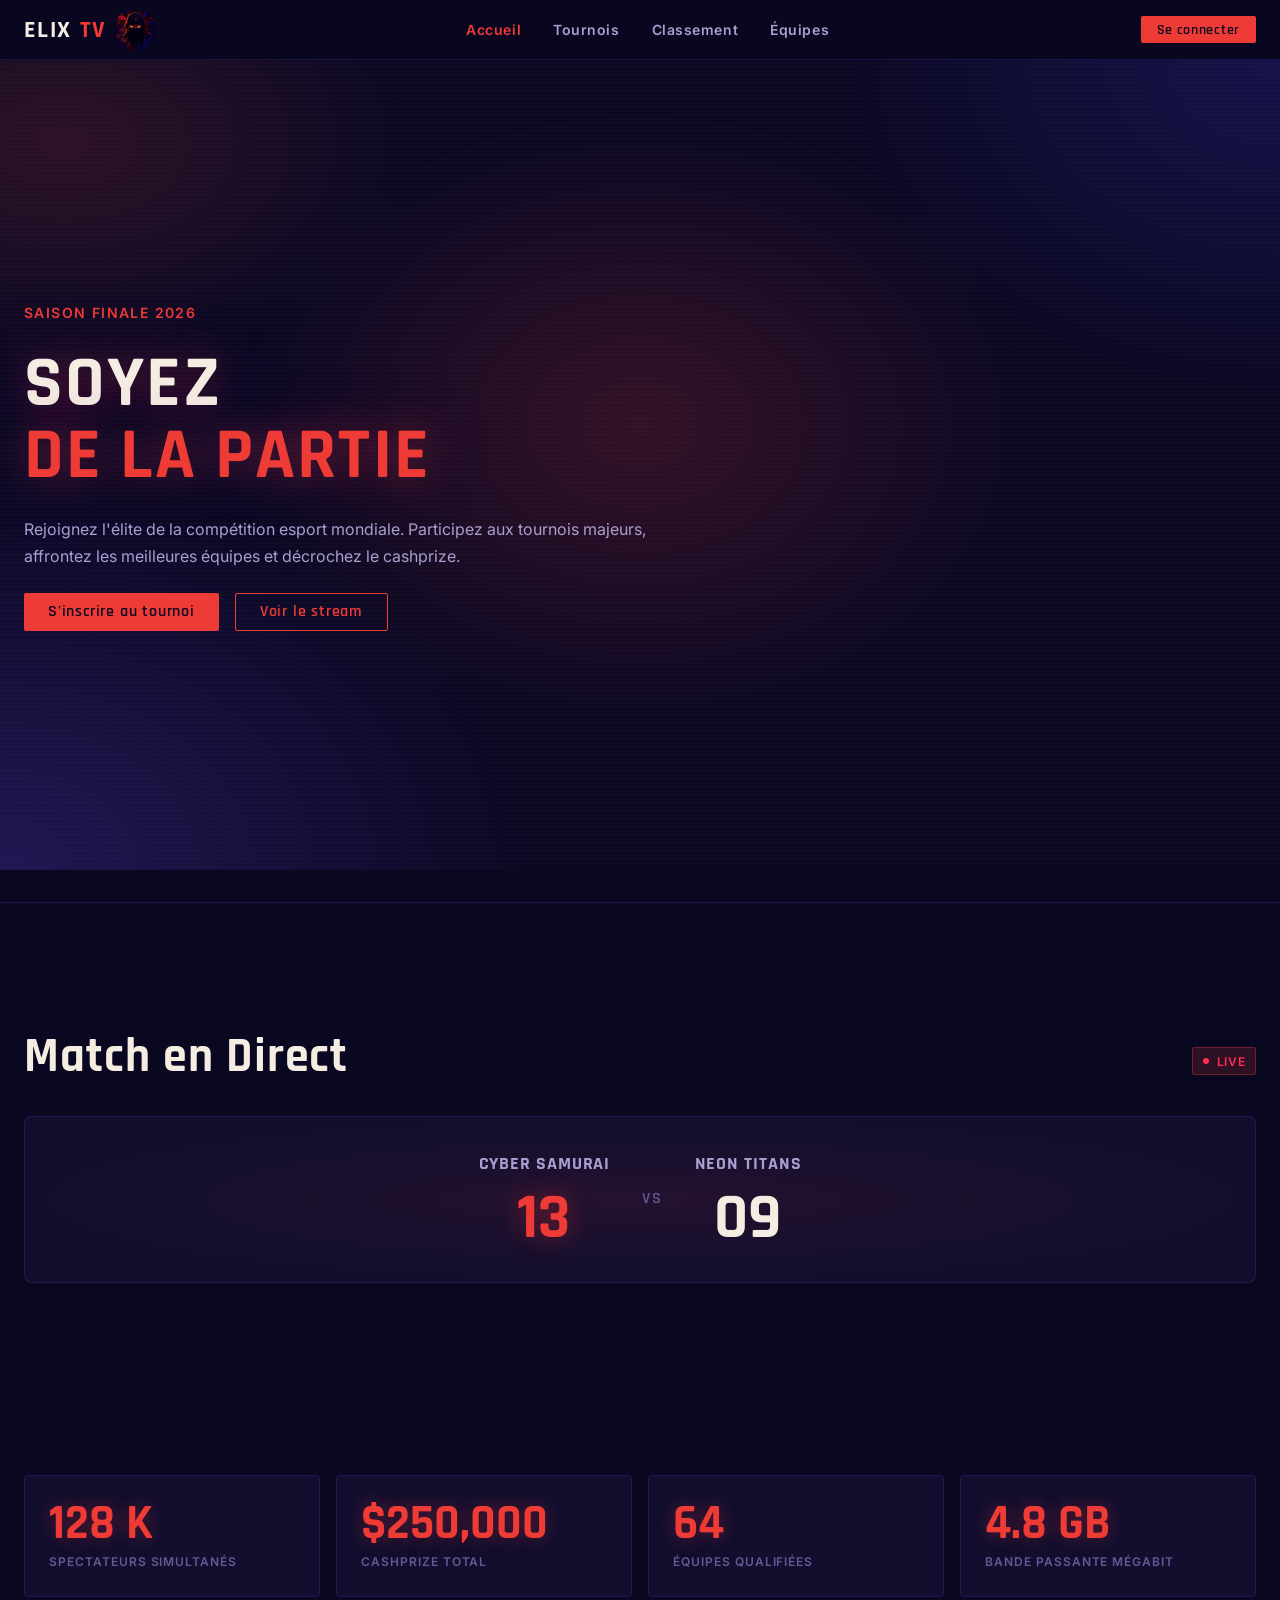
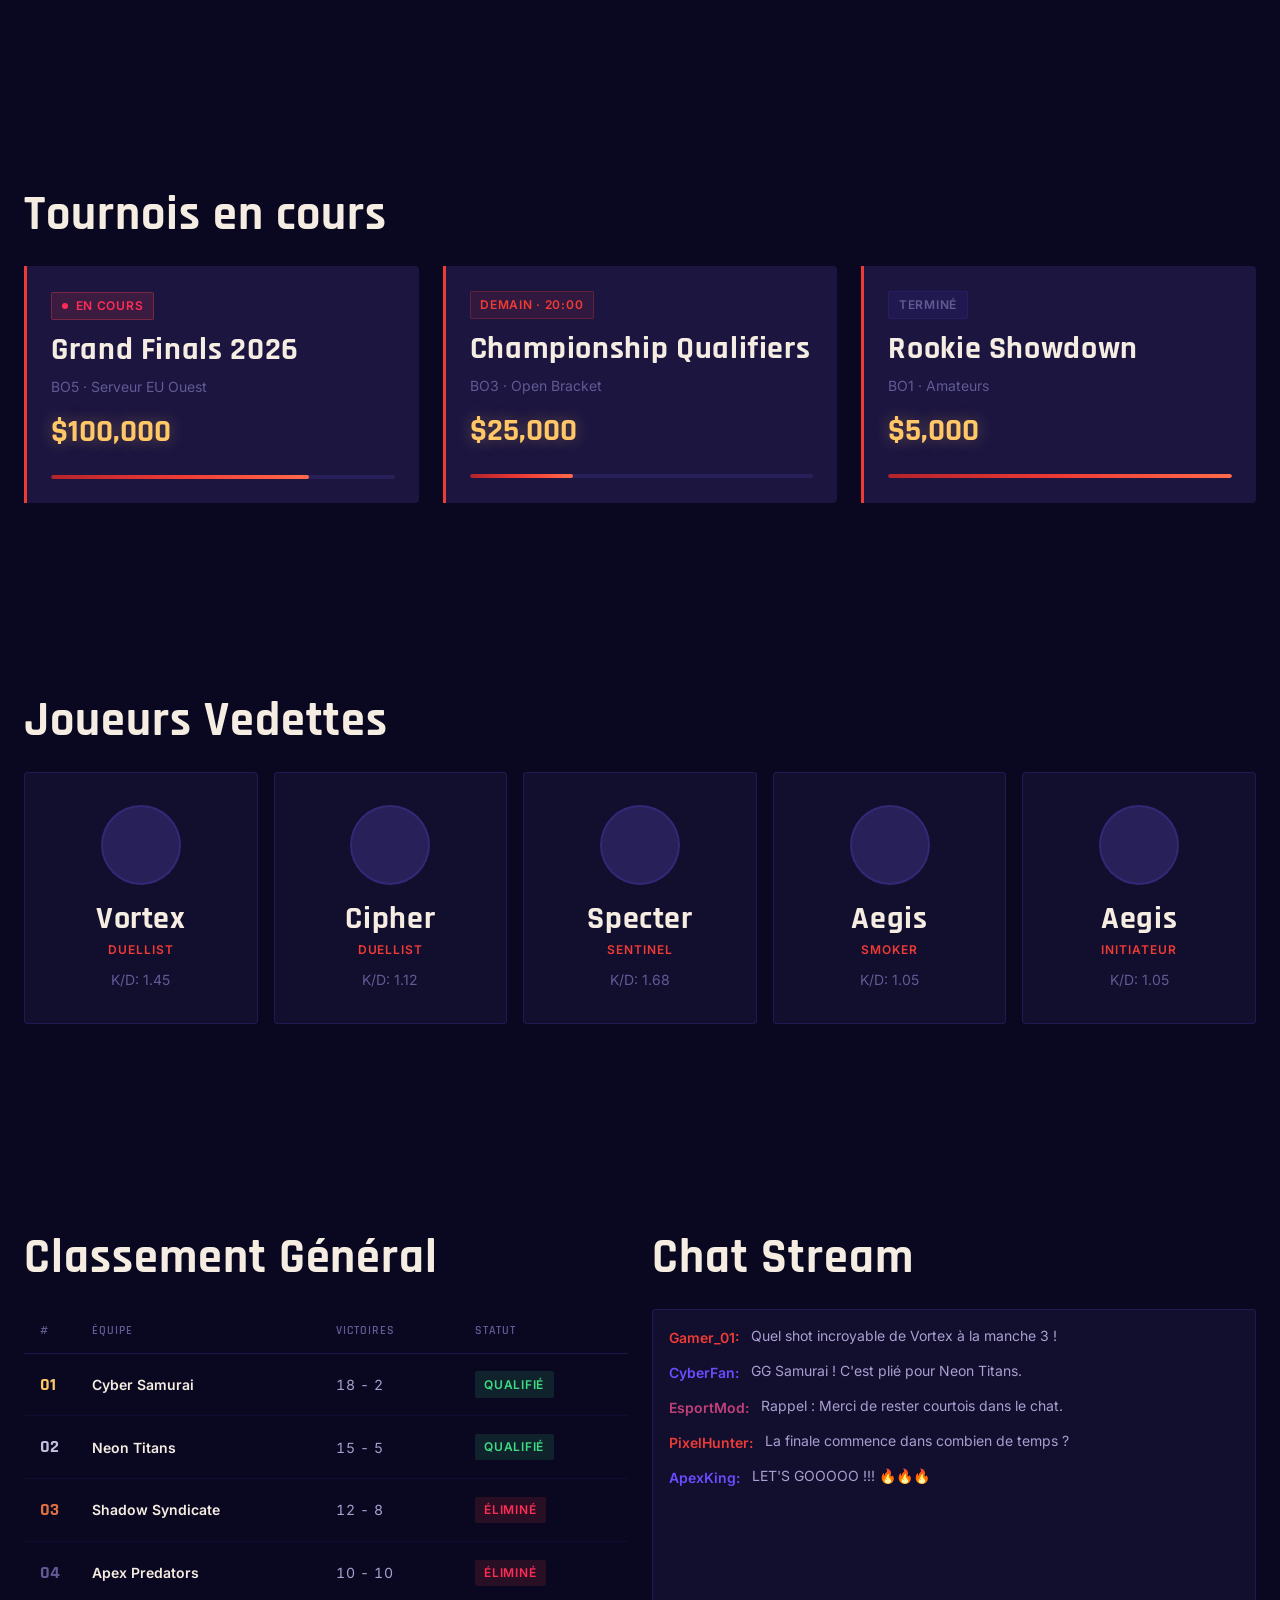
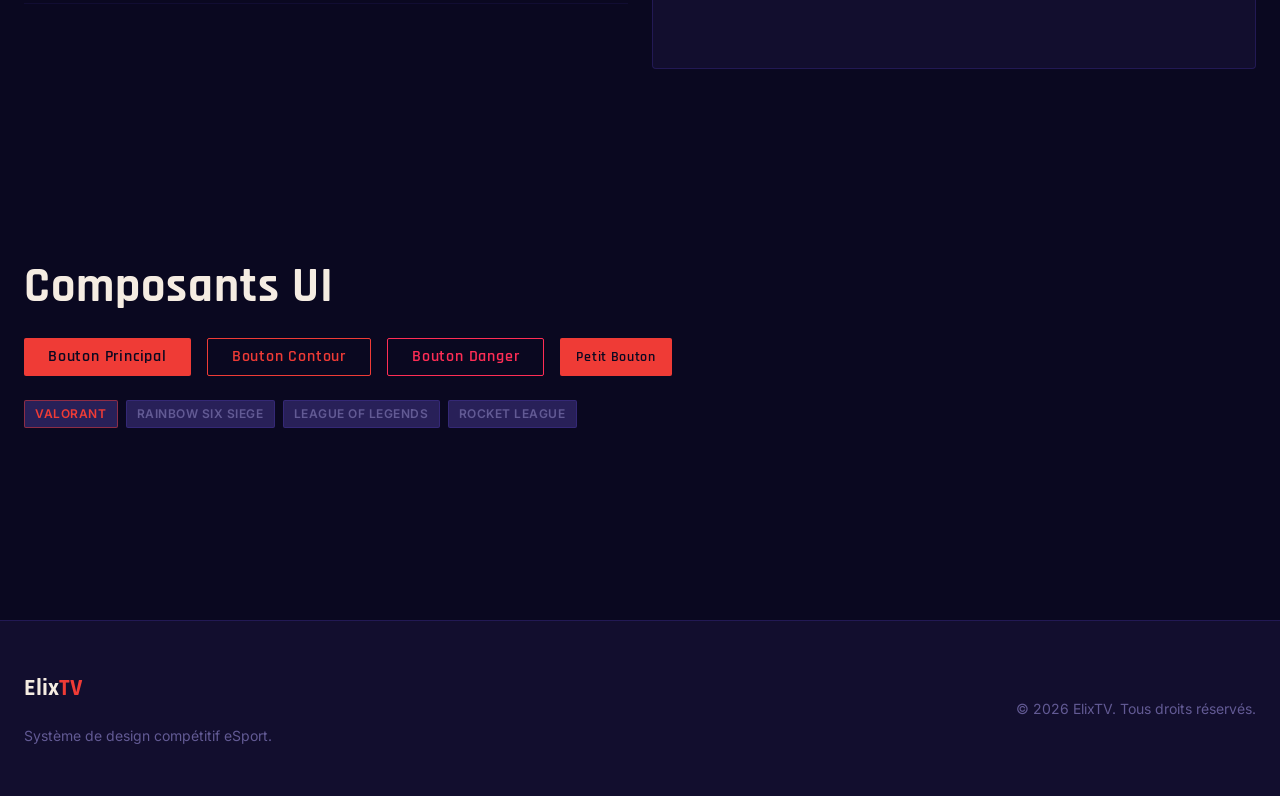
==== commit 40abd180: "feat: change color, and elix logo and background design" ====
--- a/index.html
+++ b/index.html
@@ -4,6 +4,7 @@
   <meta charset="UTF-8">
   <meta name="viewport" content="width=device-width, initial-scale=1.0">
   <title>Esport ELIXTV</title>
+  <link rel="icon" type="image/png" href="img/elix_logo.jpg">
   <link rel="stylesheet" href="style.css">
 </head>
 <body>
@@ -11,7 +12,10 @@
   <!-- Navigation -->
   <nav class="nav">
     <div class="container nav__inner">
-      <a href="#" class="nav__logo">ELIX<span>TV</span></a>
+      <a href="#" class="nav__logo">
+        ELIX<span>TV</span>
+        <img src="img/elix_logo.jpg" alt="Logo ELIXTV" class="nav__logo-img">
+      </a>
       <ul class="nav__links">
         <li><a href="#" class="active">Accueil</a></li>
         <li><a href="#">Tournois</a></li>
--- a/style.css
+++ b/style.css
@@ -1,6 +1,6 @@
 /* ============================================================
    ESPORT.CSS — Système de design compétitif
-   Palette : Nuit profonde · Rouge électrique · Blanc signal
+   Palette : Nuit indigo · Contre-jour orange · Feuillage corail & violet
    Typo    : Rajdhani (titres) · Inter (corps)
    ============================================================ */
 
@@ -8,26 +8,37 @@
 
 /* ── Tokens ─────────────────────────────────────────────── */
 :root {
-  /* Couleurs */
-  --bg-void:      #050810;
-  --bg-surface:   #0d1117;
-  --bg-raised:    #141b26;
-  --bg-overlay:   #1c2433;
-
-  --accent-red:   #ff0000d3;
-  --accent-dim:   #00b8cc;
-  --accent-glow:  rgba(0, 229, 255, 0.15);
-
+  /* Fonds — bleu nuit profond des coins de l'image */
+  --bg-void:      #0a0820;
+  --bg-surface:   #120e2e;
+  --bg-raised:    #1b1540;
+  --bg-overlay:   #282058;
+
+  /* Accent principal — le contour lumineux orange du ninja */
+  --accent-red:   #ef3b36;          /* rouge des feuilles */
+  --accent-hover: #ff5f55;
+  --accent-dim:   #b3232b;
+  --accent-glow:  rgba(239, 59, 54, 0.15);
+
+  /* Accents secondaires — feuillage */
+  --accent-violet:  #6b4dff;        /* feuilles violettes */
+  --accent-blue:    #3d3bd6;        /* feuilles bleues */
+  --accent-magenta: #c2407a;        /* feuilles rose-magenta */
+  --violet-rgb:     107, 77, 255;
+  --accent-rgb:     239, 59, 54;
+
+  /* Signaux */
   --signal-red:   #ff2d55;
-  --signal-green: #00e676;
-  --signal-gold:  #ffc400;
-
-  --text-primary:   #f0f4f8;
-  --text-secondary: #8899aa;
-  --text-muted:     #4a5568;
-
-  --border-subtle: rgba(0, 229, 255, 0.12);
-  --border-active: rgba(0, 229, 255, 0.45);
+  --signal-green: #3ddc84;
+  --signal-gold:  #ffc766;          /* yeux lumineux */
+
+  /* Texte — blanc chaud + lavande */
+  --text-primary:   #f5ece2;
+  --text-secondary: #a99fd0;
+  --text-muted:     #625a94;
+
+  --border-subtle: rgba(var(--violet-rgb), 0.18);
+  --border-active: rgba(var(--accent-rgb), 0.5);
 
   /* Typographie */
   --font-display: 'Rajdhani', 'Arial Narrow', sans-serif;
@@ -59,8 +70,12 @@
   --radius-lg: 8px;
 
   /* Ombres */
-  --shadow-red: 0 0 24px rgba(0, 229, 255, 0.2);
-  --shadow-card: 0 4px 24px rgba(0, 0, 0, 0.6);
+  --shadow-red:  0 0 24px rgba(var(--accent-rgb), 0.25);
+  --shadow-card: 0 4px 24px rgba(4, 2, 16, 0.75);
+
+  /* Dégradés signature */
+  --gradient-ember: linear-gradient(90deg, var(--accent-dim), var(--accent-red), #ff6b4a);
+  --gradient-jungle: linear-gradient(135deg, var(--accent-blue), var(--accent-violet), var(--accent-magenta));
 }
 
 /* ── Reset ───────────────────────────────────────────────── */
@@ -84,6 +99,11 @@
   -webkit-font-smoothing: antialiased;
 }
 
+::selection {
+  background: rgba(var(--accent-rgb), 0.35);
+  color: var(--text-primary);
+}
+
 img, video {
   max-width: 100%;
   display: block;
@@ -94,7 +114,7 @@
   text-decoration: none;
   transition: color 0.15s ease;
 }
-a:hover { color: var(--text-primary); }
+a:hover { color: var(--signal-gold); }
 
 /* ── Typographie ─────────────────────────────────────────── */
 h1, h2, h3, h4, h5, h6 {
@@ -119,7 +139,7 @@
 .text-muted    { color: var(--text-muted); font-size: var(--size-sm); }
 .text-mono     { font-variant-numeric: tabular-nums; letter-spacing: 0.04em; }
 
-/* Titre héros avec reflet red */
+/* Titre héros avec contre-jour orange */
 .headline-hero {
   font-family: var(--font-display);
   font-size: clamp(2.5rem, 7vw, var(--size-3xl));
@@ -127,9 +147,16 @@
   line-height: 1.0;
   letter-spacing: 0.03em;
   color: var(--text-primary);
-  text-shadow: 0 0 40px rgba(0, 229, 255, 0.35);
-}
-
+  text-shadow:
+    0 0 40px rgba(var(--accent-rgb), 0.45),
+    0 0 80px rgba(var(--violet-rgb), 0.25);
+}
+.nav__logo-img {
+  width: 40px;
+  height: 40px;
+  border-radius: 40%;
+  object-fit: cover;
+}
 /* Ligne de score / stat large */
 .stat-value {
   font-family: var(--font-display);
@@ -137,6 +164,7 @@
   font-weight: 700;
   color: var(--accent-red);
   line-height: 1;
+  text-shadow: 0 0 18px rgba(var(--accent-rgb), 0.35);
 }
 
 .stat-label {
@@ -201,7 +229,7 @@
   position: sticky;
   top: 0;
   z-index: 100;
-  background: rgba(5, 8, 16, 0.85);
+  background: rgba(10, 8, 32, 0.85);
   backdrop-filter: blur(12px);
   border-bottom: 1px solid var(--border-subtle);
   height: 60px;
@@ -217,11 +245,15 @@
 }
 
 .nav__logo {
+  display: inline-flex;
+  align-items: center;
+  gap: var(--space-2);        
   font-family: var(--font-display);
   font-size: var(--size-lg);
   font-weight: 700;
   color: var(--text-primary);
   letter-spacing: 0.06em;
+  line-height: 1;
 }
 
 .nav__logo span { color: var(--accent-red); }
@@ -252,6 +284,13 @@
   align-items: center;
   position: relative;
   overflow: hidden;
+  /* Halo orange au centre + jungle violette sur les bords, comme l'image */
+  background:
+    radial-gradient(ellipse 45% 55% at 50% 45%, rgba(var(--accent-rgb), 0.18), transparent 70%),
+    radial-gradient(ellipse 60% 70% at 0% 100%, rgba(var(--violet-rgb), 0.22), transparent 70%),
+    radial-gradient(ellipse 50% 60% at 100% 0%, rgba(61, 59, 214, 0.22), transparent 70%),
+    radial-gradient(ellipse 40% 40% at 5% 10%, rgba(224, 71, 58, 0.16), transparent 70%),
+    var(--bg-void);
 }
 
 /* Fond scanlines subtil */
@@ -263,8 +302,8 @@
     0deg,
     transparent,
     transparent 2px,
-    rgba(0, 229, 255, 0.015) 2px,
-    rgba(0, 229, 255, 0.015) 4px
+    rgba(var(--violet-rgb), 0.03) 2px,
+    rgba(var(--violet-rgb), 0.03) 4px
   );
   pointer-events: none;
   z-index: 0;
@@ -283,14 +322,6 @@
   letter-spacing: 0.1em;
   text-transform: uppercase;
   margin-bottom: var(--space-6);
-}
-
-.hero__eyebrow::before {
-  content: '';
-  display: block;
-  width: 32px;
-  height: 2px;
-  background: var(--accent-red);
 }
 
 /* ── Cartes ──────────────────────────────────────────────── */
@@ -321,6 +352,7 @@
   font-size: var(--size-xl);
   font-weight: 700;
   color: var(--signal-gold);
+  text-shadow: 0 0 16px rgba(255, 199, 102, 0.35);
 }
 
 /* Carte joueur / équipe */
@@ -338,6 +370,12 @@
   margin-inline: auto;
   margin-bottom: var(--space-4);
   overflow: hidden;
+  transition: border-color 0.2s, box-shadow 0.2s;
+}
+
+.card--player:hover .avatar {
+  border-color: var(--accent-red);
+  box-shadow: 0 0 16px rgba(var(--accent-rgb), 0.4);
 }
 
 .card--player .role {
@@ -347,6 +385,7 @@
   text-transform: uppercase;
   letter-spacing: 0.08em;
   margin-top: var(--space-1);
+}
 
 .player-row {
   display: flex;
@@ -360,7 +399,7 @@
 .player-row .card--player {
   flex: 0 0 220px; /* Force chaque carte à faire 220px de large sans se comprimer */
 }
-}
+
 
 /* ── Tableau des scores / classement ─────────────────────── */
 .leaderboard {
@@ -384,7 +423,7 @@
 .leaderboard td {
   padding: var(--space-4);
   color: var(--text-secondary);
-  border-bottom: 1px solid rgba(255,255,255,0.04);
+  border-bottom: 1px solid rgba(var(--violet-rgb), 0.08);
   vertical-align: middle;
 }
 
@@ -402,8 +441,8 @@
 }
 
 .leaderboard .rank--1 { color: var(--signal-gold); }
-.leaderboard .rank--2 { color: #c0c0c0; }
-.leaderboard .rank--3 { color: #cd7f32; }
+.leaderboard .rank--2 { color: #c6c0e0; }
+.leaderboard .rank--3 { color: #e0703f; }
 
 .leaderboard .team-name {
   font-weight: 600;
@@ -435,8 +474,8 @@
   color: var(--bg-void);
 }
 .btn--primary:hover {
-  background: #33ebff;
-  box-shadow: 0 0 20px rgba(0, 229, 255, 0.4);
+  background: var(--accent-hover);
+  box-shadow: 0 0 20px rgba(var(--accent-rgb), 0.5);
   color: var(--bg-void);
 }
 
@@ -456,7 +495,7 @@
   border: 1.5px solid var(--signal-red);
 }
 .btn--danger:hover {
-  background: rgba(255, 45, 85, 0.1);
+  background: rgba(255, 71, 71, 0.1);
   color: var(--signal-red);
 }
 
@@ -478,9 +517,9 @@
 }
 
 .badge--live {
-  background: rgba(255, 45, 85, 0.15);
+  background: rgba(255, 71, 71, 0.15);
   color: var(--signal-red);
-  border: 1px solid rgba(255, 45, 85, 0.3);
+  border: 1px solid rgba(255, 71, 71, 0.3);
 }
 
 /* Point pulsant LIVE */
@@ -496,19 +535,19 @@
 }
 
 .badge--upcoming {
-  background: rgba(0, 229, 255, 0.1);
-  color: var(--accent-red);
-  border: 1px solid var(--border-subtle);
+  background: rgba(var(--accent-rgb), 0.1);
+  color: var(--accent-red);
+  border: 1px solid rgba(var(--accent-rgb), 0.25);
 }
 
 .badge--ended {
-  background: rgba(255, 255, 255, 0.05);
+  background: rgba(var(--violet-rgb), 0.08);
   color: var(--text-muted);
-  border: 1px solid rgba(255,255,255,0.06);
-}
-
-.badge--win  { background: rgba(0, 230, 118, 0.12); color: var(--signal-green); }
-.badge--loss { background: rgba(255, 45, 85, 0.12); color: var(--signal-red); }
+  border: 1px solid rgba(var(--violet-rgb), 0.12);
+}
+
+.badge--win  { background: rgba(61, 220, 132, 0.12); color: var(--signal-green); }
+.badge--loss { background: rgba(255, 71, 71, 0.12); color: var(--signal-red); }
 
 /* ── Barre de progression ────────────────────────────────── */
 .progress-bar {
@@ -520,7 +559,7 @@
 
 .progress-bar__fill {
   height: 100%;
-  background: linear-gradient(90deg, var(--accent-dim), var(--accent-red));
+  background: var(--gradient-ember);
   border-radius: 2px;
   transition: width 0.4s ease;
 }
@@ -540,22 +579,15 @@
   margin-bottom: var(--space-2);
 }
 
-.section-title::after {
-  content: '';
-  display: block;
-  width: 48px;
-  height: 3px;
-  background: var(--accent-red);
-  margin-top: var(--space-3);
-}
-
 /* ── Score en direct ─────────────────────────────────────── */
 .scoreboard {
   display: flex;
   align-items: center;
   justify-content: center;
   gap: var(--space-8);
-  background: var(--bg-surface);
+  background:
+    radial-gradient(ellipse at center, rgba(var(--accent-rgb), 0.08), transparent 70%),
+    var(--bg-surface);
   border: 1px solid var(--border-subtle);
   border-radius: var(--radius-lg);
   padding: var(--space-8) var(--space-12);
@@ -584,7 +616,10 @@
   line-height: 1;
 }
 
-.scoreboard__score--winner { color: var(--accent-red); }
+.scoreboard__score--winner {
+  color: var(--accent-red);
+  text-shadow: 0 0 24px rgba(var(--accent-rgb), 0.45);
+}
 
 .scoreboard__vs {
   font-family: var(--font-display);
@@ -622,6 +657,10 @@
   flex-shrink: 0;
 }
 
+/* Variation des pseudos avec les couleurs du feuillage */
+.chat-message:nth-child(3n+2) .chat-message__username { color: var(--accent-violet); }
+.chat-message:nth-child(3n+3) .chat-message__username { color: var(--accent-magenta); }
+
 .chat-message__text {
   color: var(--text-secondary);
   line-height: 1.4;
@@ -711,6 +750,7 @@
     transition-duration: 0.01ms !important;
   }
 }
+
 .grid-4:has(.card--player) {
   display: flex !important;
   flex-direction: row !important;
@@ -724,4 +764,4 @@
 .grid-4:has(.card--player) .card--player {
   flex: 1 0 200px !important; /* Force chaque carte à garder 200px minimum */
   min-width: 180px;
-}+}
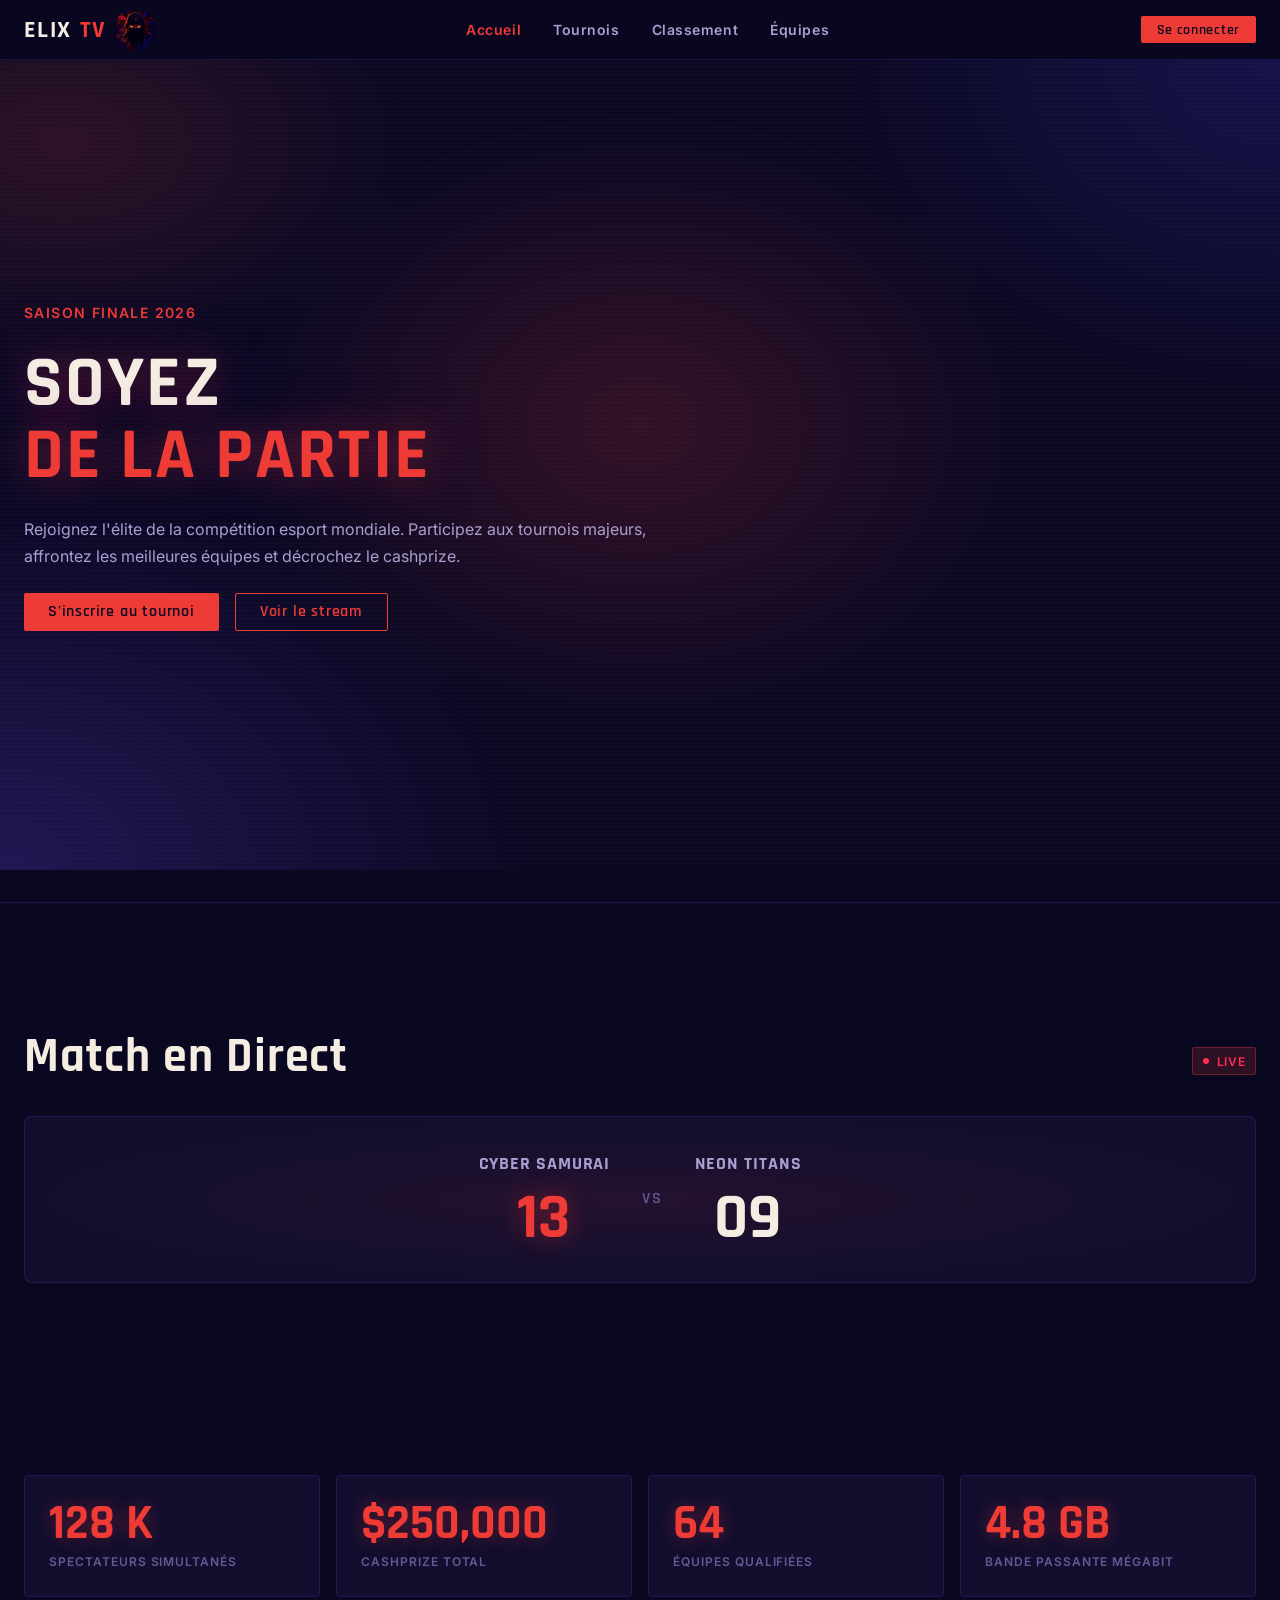
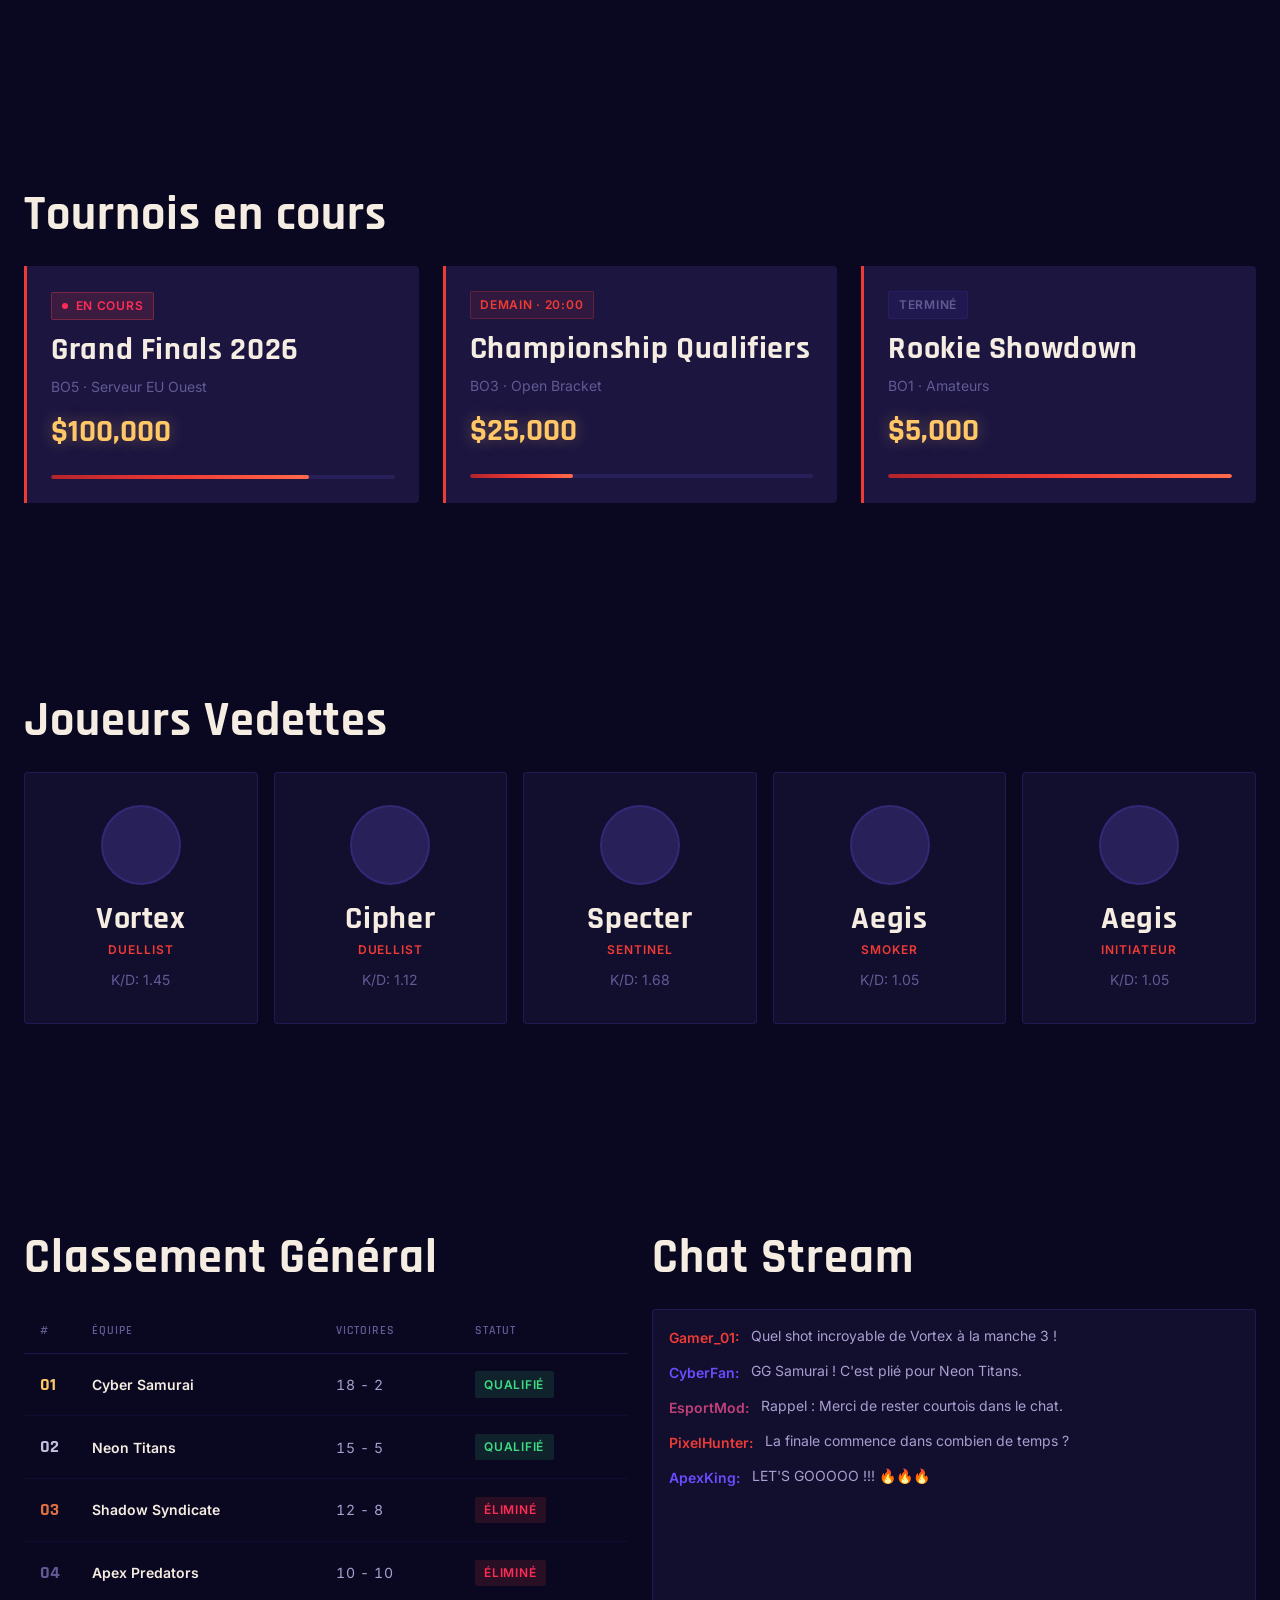
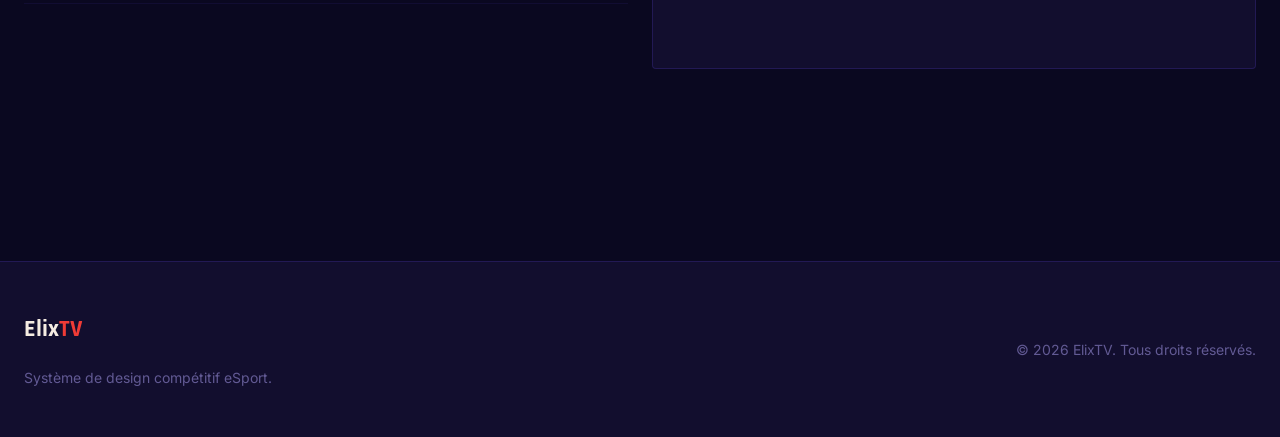
==== commit a8185f3a: "chore: del composants ui test" ====
--- a/index.html
+++ b/index.html
@@ -246,26 +246,6 @@
 
       </div>
     </section>
-
-    <!-- Boutons & Tags UI -->
-    <section>
-      <h2 class="section-title">Composants UI</h2>
-      
-      <div style="margin-top: var(--space-6); display: flex; flex-wrap: wrap; gap: var(--space-4);">
-        <button class="btn btn--primary">Bouton Principal</button>
-        <button class="btn btn--outline">Bouton Contour</button>
-        <button class="btn btn--danger">Bouton Danger</button>
-        <button class="btn btn--primary btn--sm">Petit Bouton</button>
-      </div>
-
-      <div style="margin-top: var(--space-6); display: flex; gap: var(--space-2);">
-        <span class="tag active">VALORANT</span>
-        <span class="tag">RAINBOW SIX SIEGE</span>
-        <span class="tag">LEAGUE OF LEGENDS</span>
-        <span class="tag">ROCKET LEAGUE</span>
-      </div>
-    </section>
-
   </main>
 
   <!-- Footer -->
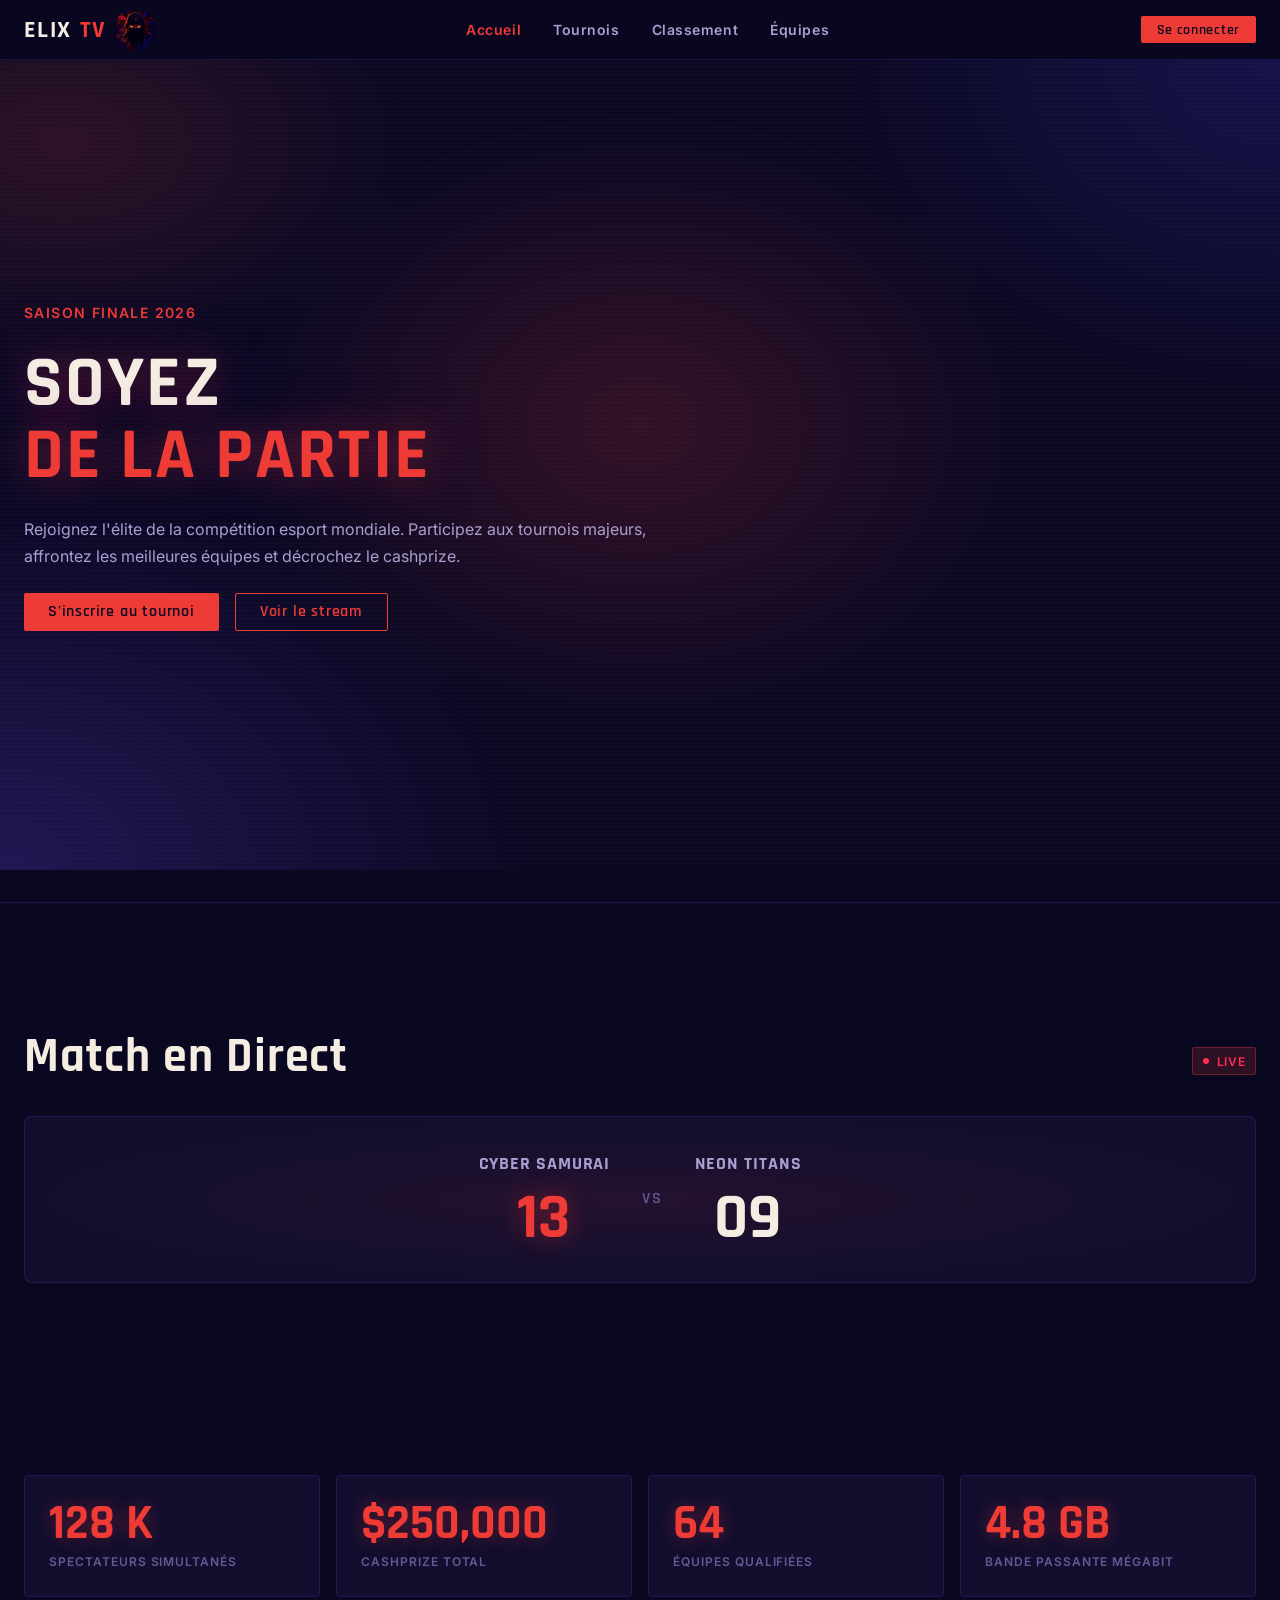
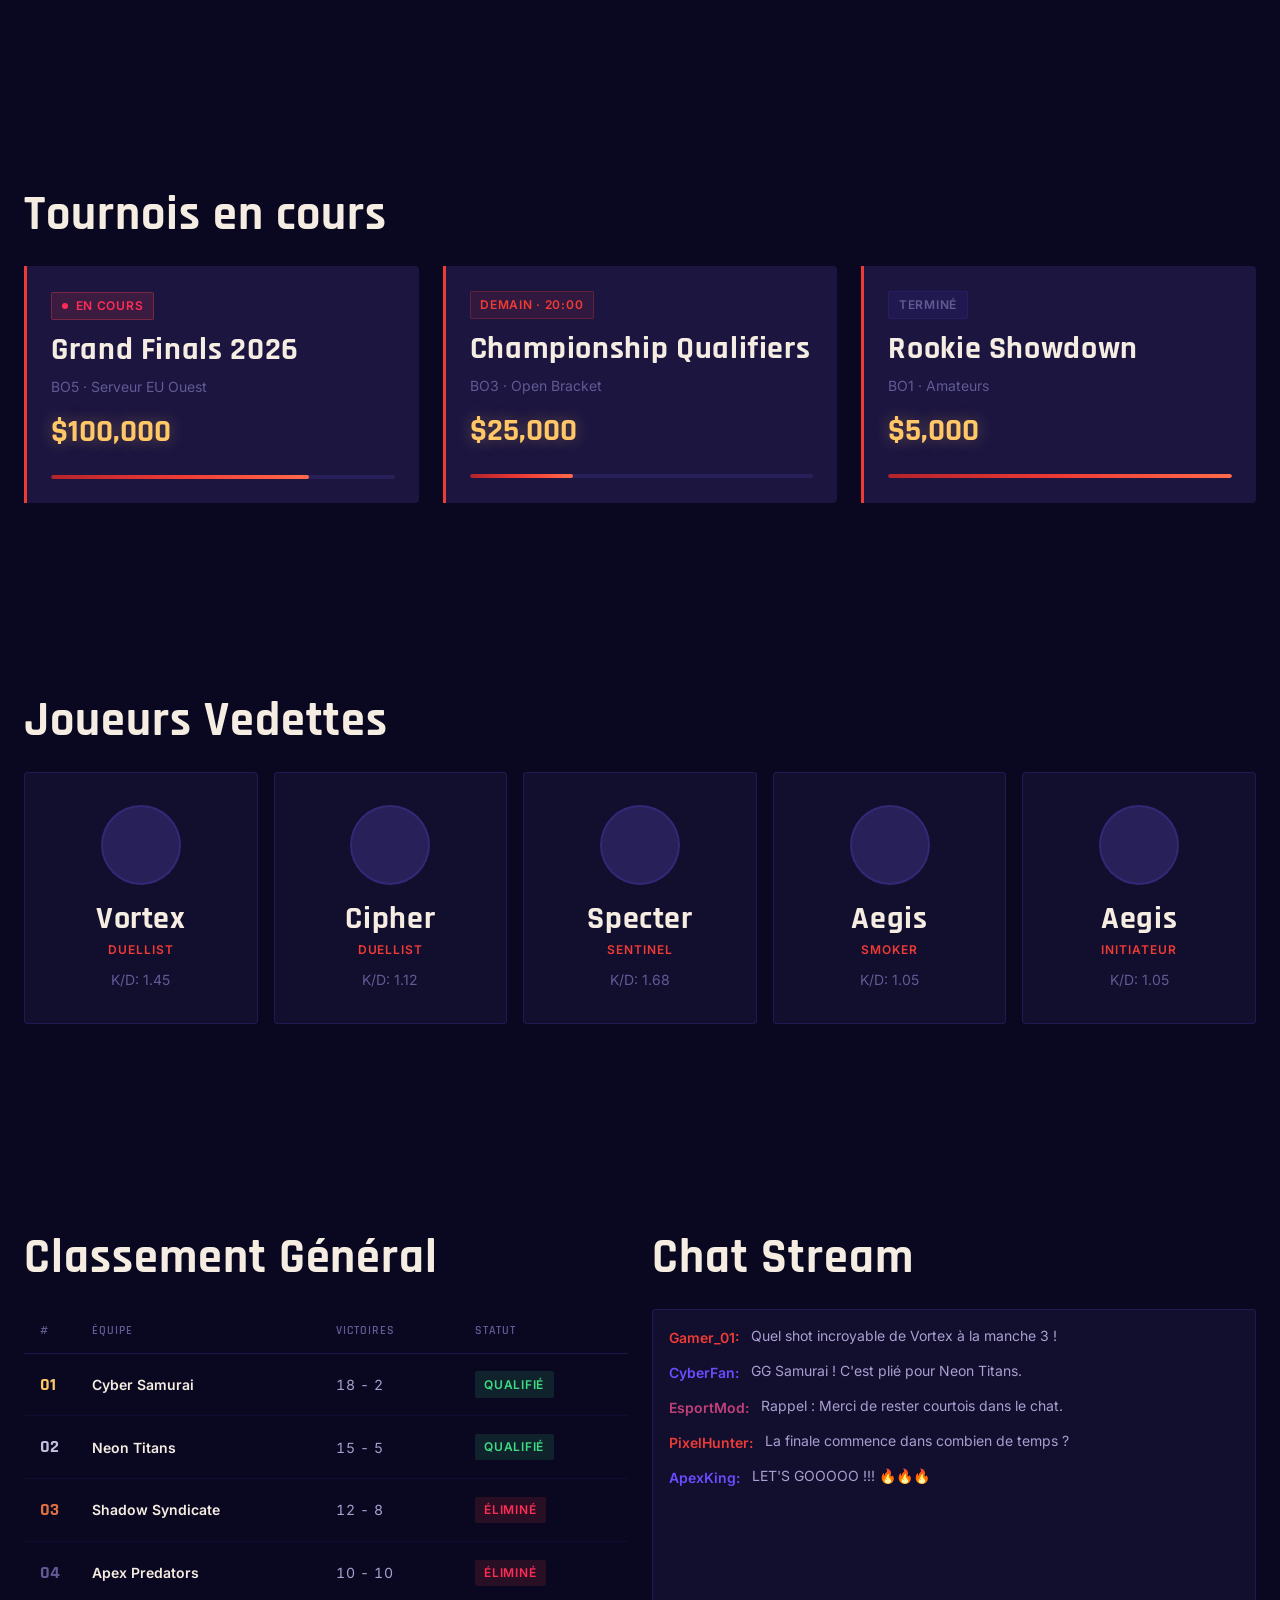
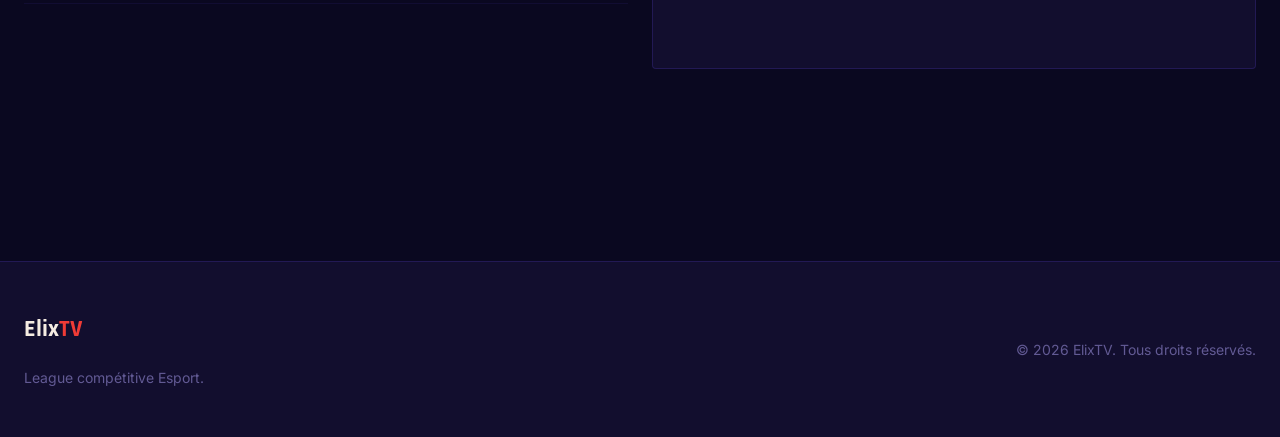
==== commit 37a16a9b: "chore: chore the footer" ====
--- a/index.html
+++ b/index.html
@@ -253,7 +253,7 @@
     <div class="container flex-between">
       <div>
         <div class="footer__logo">Elix<span>TV</span></div>
-        <p class="text-muted">Système de design compétitif eSport.</p>
+        <p class="text-muted">League compétitive Esport.</p>
       </div>
       <div>
         <p class="text-muted">© 2026 ElixTV. Tous droits réservés.</p>
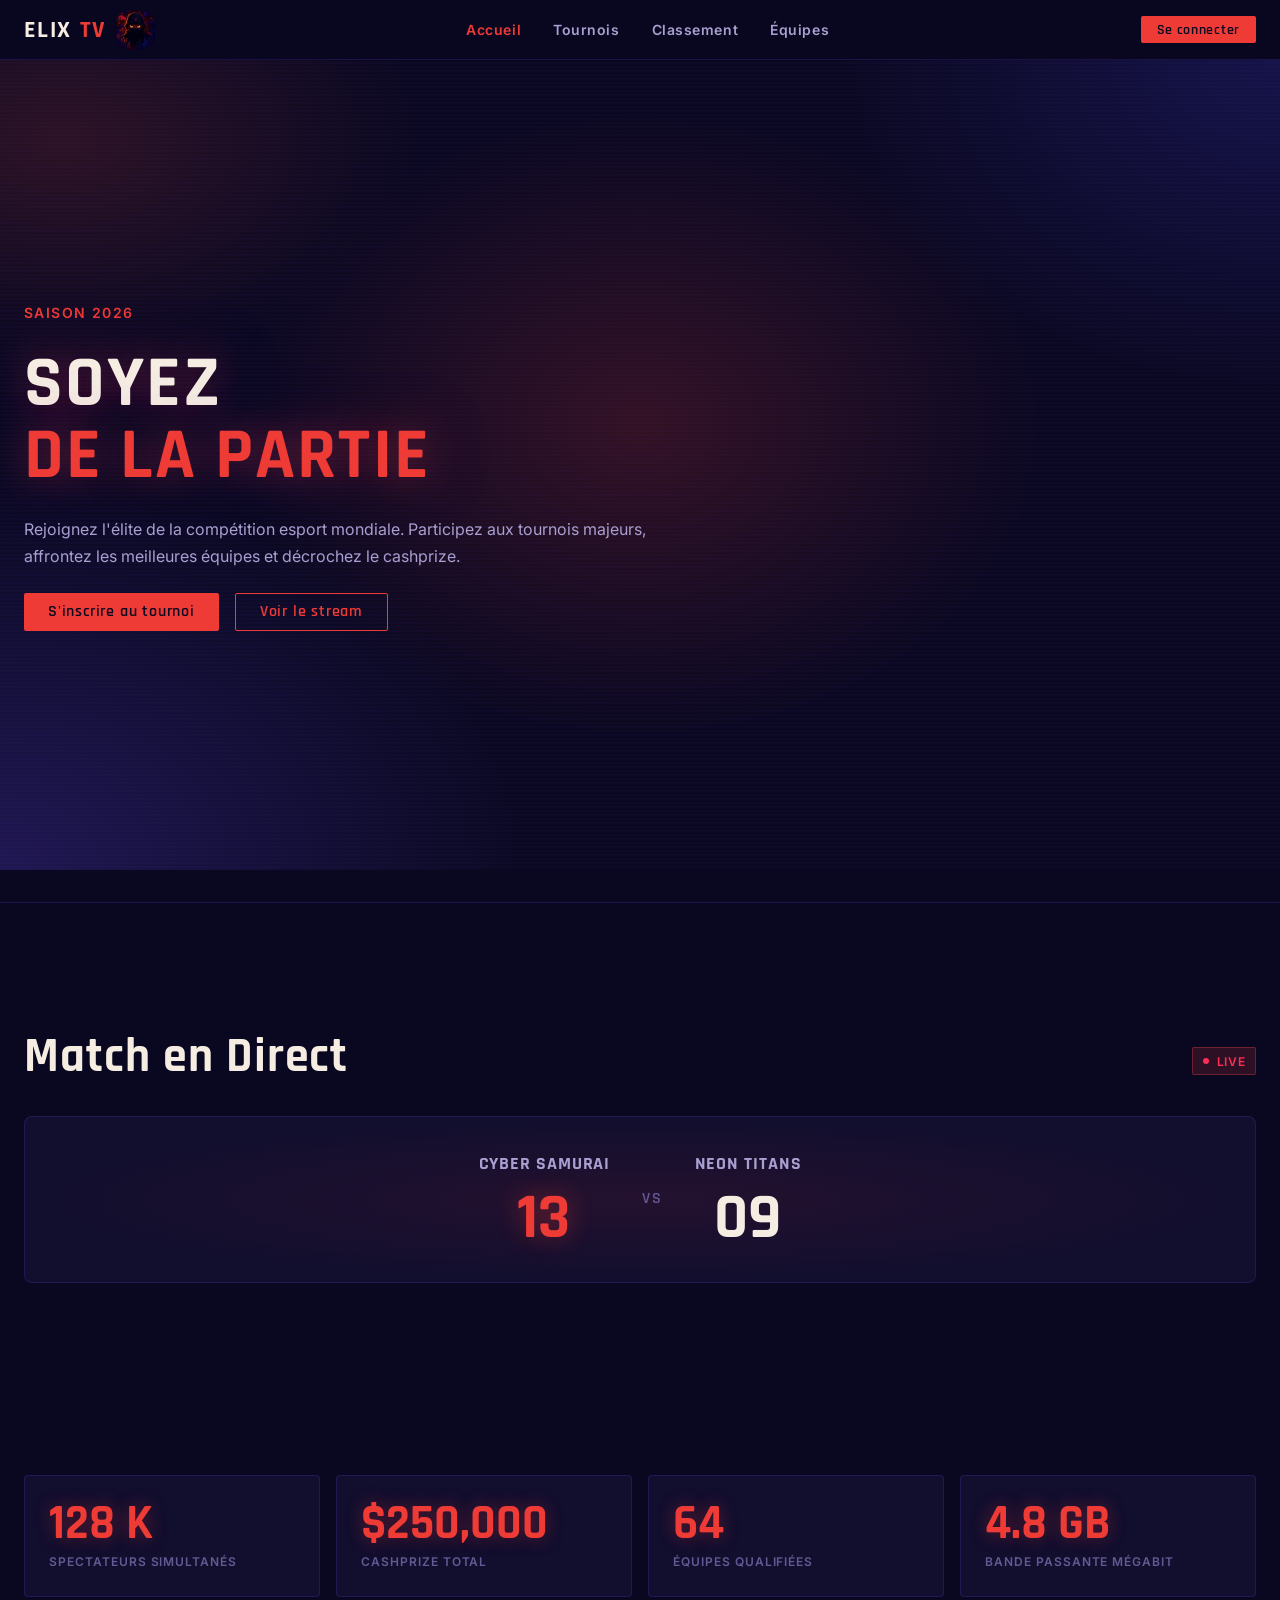
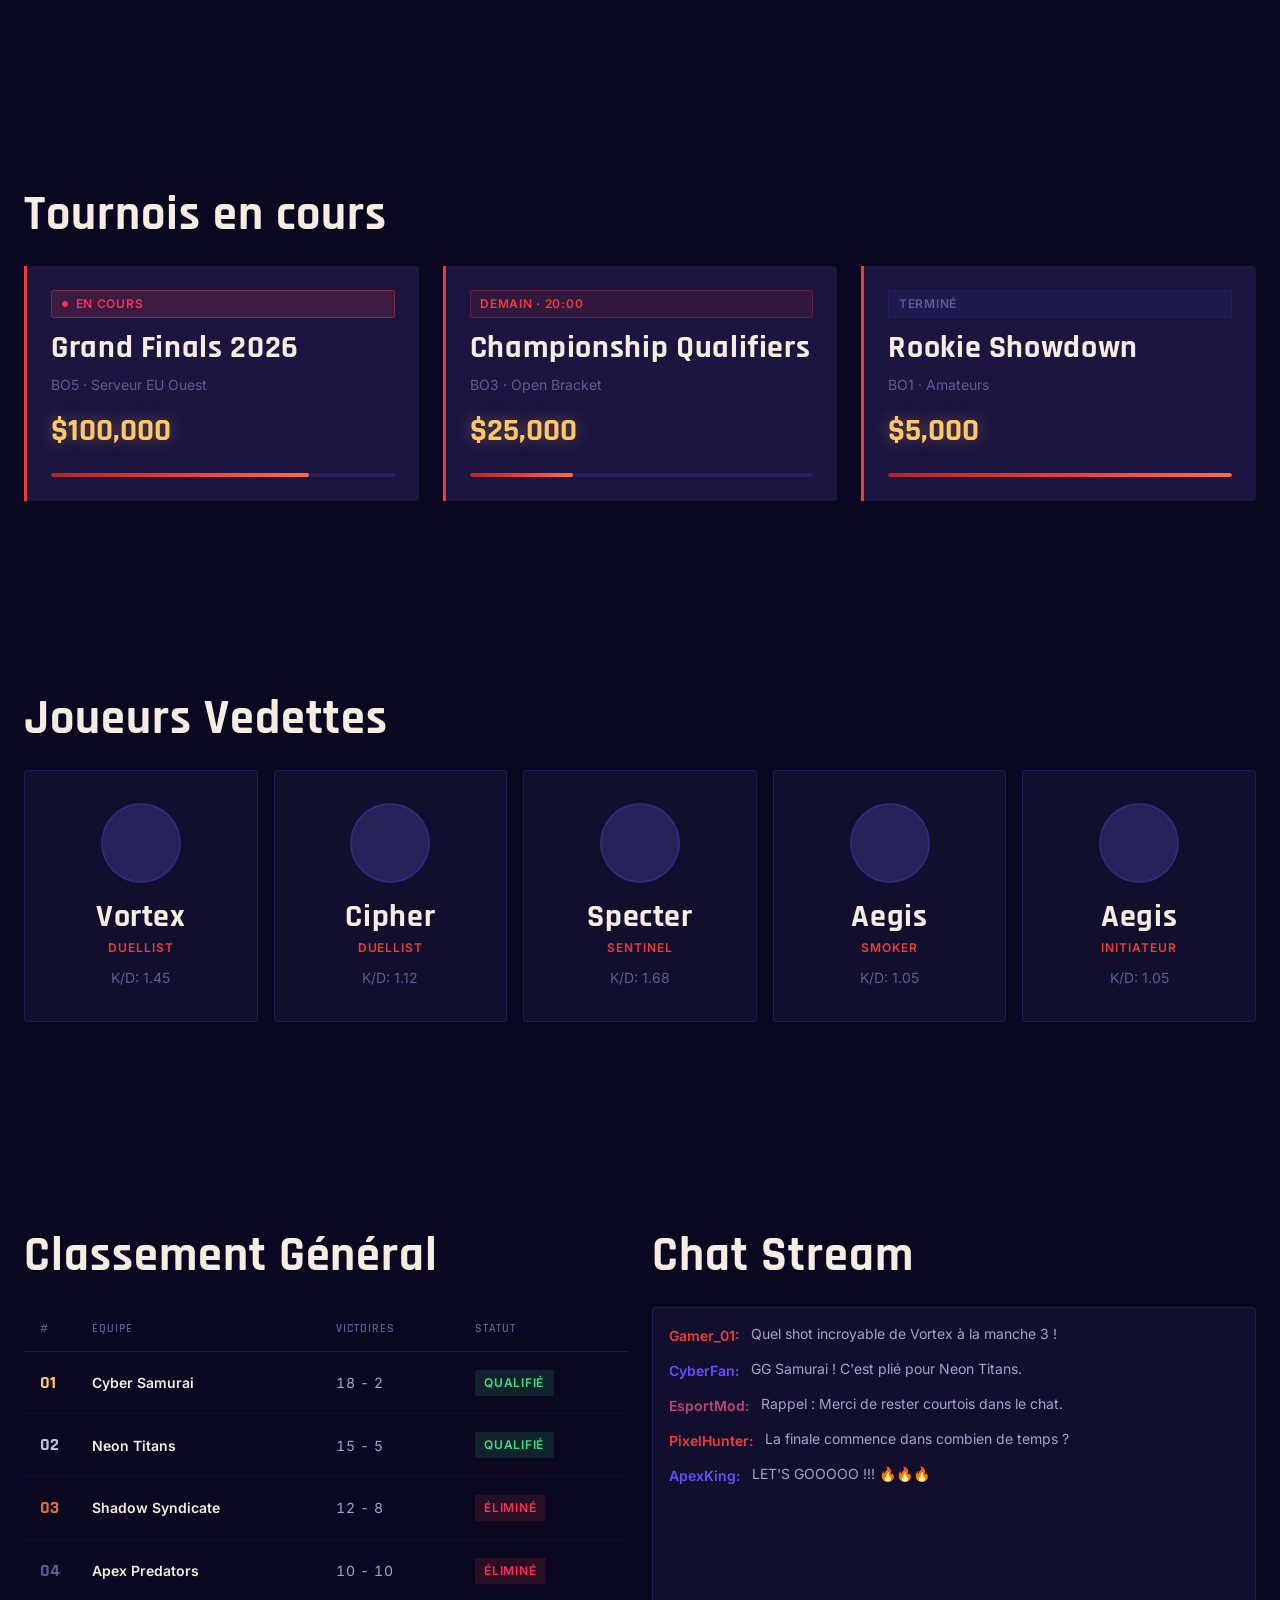
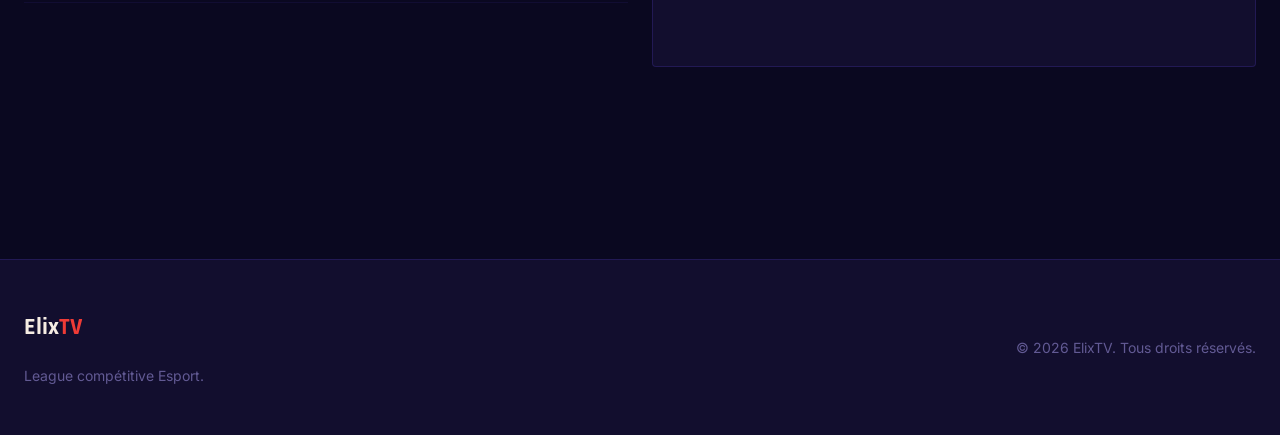
==== commit e180b7a1: "feat: add pages : tournois, inscription, equipes, connexion, classement and bracket in js" ====
--- a/index.html
+++ b/index.html
@@ -12,28 +12,28 @@
   <!-- Navigation -->
   <nav class="nav">
     <div class="container nav__inner">
-      <a href="#" class="nav__logo">
+      <a href="index.html" class="nav__logo">
         ELIX<span>TV</span>
         <img src="img/elix_logo.jpg" alt="Logo ELIXTV" class="nav__logo-img">
       </a>
       <ul class="nav__links">
-        <li><a href="#" class="active">Accueil</a></li>
-        <li><a href="#">Tournois</a></li>
-        <li><a href="#">Classement</a></li>
-        <li><a href="#">Équipes</a></li>
+        <li><a href="index.html" class="active">Accueil</a></li>
+        <li><a href="tournois.html">Tournois</a></li>
+        <li><a href="classement.html">Classement</a></li>
+        <li><a href="equipes.html">Équipes</a></li>
       </ul>
-      <button class="btn btn--primary btn--sm">Se connecter</button>
+      <a href="connexion.html" class="btn btn--primary btn--sm">Se connecter</a>
     </div>
   </nav>
 
   <!-- Hero Section -->
   <header class="hero">
     <div class="container hero__content animate-in">
-      <div class="hero__eyebrow">Saison Finale 2026</div>
+      <div class="hero__eyebrow">Saison 2026</div>
       <h1 class="headline-hero">SOYEZ<br><span class="text-accent">DE LA PARTIE</span></h1>
       <p style="margin-block: var(--space-6);">Rejoignez l'élite de la compétition esport mondiale. Participez aux tournois majeurs, affrontez les meilleures équipes et décrochez le cashprize.</p>
       <div style="display: flex; gap: var(--space-4);">
-        <a href="#" class="btn btn--primary">S'inscrire au tournoi</a>
+        <a href="inscription.html" class="btn btn--primary">S'inscrire au tournoi</a>
         <a href="#" class="btn btn--outline">Voir le stream</a>
       </div>
     </div>
--- a/style.css
+++ b/style.css
@@ -103,6 +103,8 @@
   background: rgba(var(--accent-rgb), 0.35);
   color: var(--text-primary);
 }
+
+[hidden] { display: none !important; }
 
 img, video {
   max-width: 100%;
@@ -765,3 +767,498 @@
   flex: 1 0 200px !important; /* Force chaque carte à garder 200px minimum */
   min-width: 180px;
 }
+
+/* ── En tête des pages internes ──────────────────────────── */
+.hero--page {
+  min-height: min(42vh, 420px);
+  padding-block: var(--space-16);
+}
+
+.hero--page p { margin-top: var(--space-6); }
+
+.hero--page + main section:first-child { padding-top: var(--space-12); }
+
+/* ── Barre d'outils (recherche + filtres) ────────────────── */
+.toolbar {
+  display: flex;
+  flex-wrap: wrap;
+  align-items: center;
+  justify-content: space-between;
+  gap: var(--space-4);
+  margin-bottom: var(--space-8);
+}
+
+.tag-group {
+  display: flex;
+  flex-wrap: wrap;
+  gap: var(--space-2);
+}
+
+button.tag {
+  cursor: pointer;
+  font-family: var(--font-body);
+}
+
+/* ── Formulaires ─────────────────────────────────────────── */
+.form-card {
+  background: var(--bg-surface);
+  border: 1px solid var(--border-subtle);
+  border-radius: var(--radius-lg);
+  padding: var(--space-8);
+  box-shadow: var(--shadow-card);
+}
+
+.form-card--narrow {
+  max-width: 480px;
+  margin-inline: auto;
+}
+
+.form {
+  display: flex;
+  flex-direction: column;
+  gap: var(--space-6);
+}
+
+.form-grid {
+  display: grid;
+  grid-template-columns: repeat(2, 1fr);
+  gap: var(--space-6);
+}
+
+.form-legend {
+  font-family: var(--font-display);
+  font-size: var(--size-lg);
+  font-weight: 700;
+  color: var(--text-primary);
+  padding-bottom: var(--space-3);
+  border-bottom: 1px solid var(--border-subtle);
+}
+
+.form-legend span { color: var(--accent-red); }
+
+.field {
+  display: flex;
+  flex-direction: column;
+  gap: var(--space-2);
+}
+
+.field label {
+  font-size: var(--size-xs);
+  font-weight: 600;
+  color: var(--text-secondary);
+  letter-spacing: 0.08em;
+  text-transform: uppercase;
+}
+
+.input {
+  width: 100%;
+  background: var(--bg-raised);
+  border: 1px solid var(--border-subtle);
+  border-radius: var(--radius-md);
+  color: var(--text-primary);
+  font-family: var(--font-body);
+  font-size: var(--size-base);
+  padding: 0.7rem var(--space-4);
+  transition: border-color 0.15s, box-shadow 0.15s;
+}
+
+.input::placeholder { color: var(--text-muted); }
+
+.input:focus {
+  outline: none;
+  border-color: var(--accent-red);
+  box-shadow: 0 0 0 3px var(--accent-glow);
+}
+
+select.input { cursor: pointer; }
+select.input option { background: var(--bg-surface); }
+
+.field__error {
+  display: none;
+  font-size: var(--size-xs);
+  color: var(--signal-red);
+}
+
+.field--error .input { border-color: var(--signal-red); }
+.field--error .field__error { display: block; }
+
+.checkbox {
+  display: flex;
+  align-items: flex-start;
+  gap: var(--space-3);
+  font-size: var(--size-sm);
+  color: var(--text-secondary);
+  cursor: pointer;
+}
+
+.field .checkbox {
+  font-size: var(--size-sm);
+  font-weight: 400;
+  color: var(--text-secondary);
+  letter-spacing: normal;
+  text-transform: none;
+}
+
+.checkbox input {
+  accent-color: var(--accent-red);
+  width: 16px;
+  height: 16px;
+  margin-top: 3px;
+}
+
+.form-footer {
+  text-align: center;
+  font-size: var(--size-sm);
+  color: var(--text-muted);
+}
+
+.btn--block {
+  width: 100%;
+  justify-content: center;
+  padding-block: var(--space-4);
+}
+
+/* Formulaire + colonne latérale */
+.layout-aside {
+  display: grid;
+  grid-template-columns: 2fr 1fr;
+  gap: var(--space-6);
+  align-items: start;
+}
+
+.layout-aside__side {
+  position: sticky;
+  top: 84px;
+  display: flex;
+  flex-direction: column;
+  gap: var(--space-6);
+}
+
+/* Ligne joueur dans le formulaire d'inscription */
+.roster-row {
+  display: grid;
+  grid-template-columns: 2.5rem 1fr 1fr;
+  gap: var(--space-4);
+  align-items: center;
+}
+
+.roster-row__num {
+  font-family: var(--font-display);
+  font-size: var(--size-lg);
+  font-weight: 700;
+  color: var(--text-muted);
+}
+
+/* Message de confirmation */
+.alert {
+  border-radius: var(--radius-md);
+  padding: var(--space-6);
+  border: 1px solid;
+}
+
+.alert--success {
+  background: rgba(61, 220, 132, 0.08);
+  border-color: rgba(61, 220, 132, 0.3);
+}
+
+.alert--success h3 { color: var(--signal-green); margin-bottom: var(--space-3); }
+
+/* ── Onglets ─────────────────────────────────────────────── */
+.tabs {
+  display: flex;
+  border-bottom: 1px solid var(--border-subtle);
+  margin-bottom: var(--space-8);
+}
+
+.tab {
+  flex: 1;
+  background: none;
+  border: none;
+  border-bottom: 2px solid transparent;
+  color: var(--text-muted);
+  font-family: var(--font-display);
+  font-size: var(--size-md);
+  font-weight: 700;
+  letter-spacing: 0.05em;
+  padding: var(--space-3) 0;
+  cursor: pointer;
+  margin-bottom: -1px;
+  transition: color 0.15s, border-color 0.15s;
+}
+
+.tab:hover { color: var(--text-secondary); }
+
+.tab.active {
+  color: var(--accent-red);
+  border-bottom-color: var(--accent-red);
+}
+
+/* ── Page connexion ──────────────────────────────────────── */
+.auth {
+  min-height: calc(100vh - 60px);
+  display: flex;
+  align-items: center;
+  padding-block: var(--space-16);
+}
+
+.auth .container { width: 100%; }
+
+.auth__brand {
+  text-align: center;
+  margin-bottom: var(--space-8);
+}
+
+.auth__brand img {
+  width: 64px;
+  height: 64px;
+  border-radius: 40%;
+  object-fit: cover;
+  margin: 0 auto var(--space-4);
+  box-shadow: 0 0 24px rgba(var(--accent-rgb), 0.35);
+}
+
+.auth__brand p { margin-inline: auto; }
+
+/* ── Cartes tournoi cliquables ───────────────────────────── */
+.card--tournament {
+  display: flex;
+  flex-direction: column;
+  transition: box-shadow 0.2s, transform 0.2s;
+}
+
+.card--tournament.is-selected,
+.card--tournament.is-clickable:hover {
+  box-shadow: var(--shadow-red);
+}
+
+.card--tournament.is-clickable { cursor: pointer; }
+.card--tournament.is-selected { outline: 1px solid var(--border-active); }
+
+.card--tournament__meta {
+  display: flex;
+  justify-content: space-between;
+  align-items: center;
+  margin-top: var(--space-4);
+  gap: var(--space-3);
+}
+
+/* ── Arbre du tournoi (brackets-viewer.js) ───────────────── */
+.bracket-wrap {
+  background:
+    radial-gradient(ellipse 60% 80% at 50% 0%, rgba(var(--violet-rgb), 0.08), transparent 70%),
+    var(--bg-surface);
+  border: 1px solid var(--border-subtle);
+  border-radius: var(--radius-lg);
+  overflow-x: auto;
+  scrollbar-width: thin;
+  scrollbar-color: var(--accent-red) transparent;
+}
+
+.bracket-empty {
+  padding: var(--space-12) var(--space-8);
+  text-align: center;
+}
+
+.bracket-empty p { margin: var(--space-3) auto 0; }
+
+.brackets-viewer {
+  --primary-background: transparent;
+  --secondary-background: var(--bg-raised);
+  --match-background: var(--bg-raised);
+  --font-color: var(--text-primary);
+  --win-color: var(--signal-green);
+  --loss-color: var(--signal-red);
+  --label-color: var(--text-muted);
+  --hint-color: var(--text-muted);
+  --connector-color: rgba(var(--violet-rgb), 0.45);
+  --border-color: var(--border-subtle);
+  --border-hover-color: var(--border-active);
+  --border-selected-color: var(--accent-red);
+  --text-size: 13px;
+  --round-margin: 48px;
+  --match-width: 200px;
+  --match-horizontal-padding: 10px;
+  --match-vertical-padding: 8px;
+  --match-border-radius: var(--radius-md);
+  font-family: var(--font-body);
+  padding: var(--space-8);
+  align-items: stretch;
+}
+
+.brackets-viewer h1 { display: none; }
+
+.brackets-viewer section { padding-block: 0; }
+
+.brackets-viewer h3 {
+  font-family: var(--font-display);
+  font-size: var(--size-sm);
+  font-weight: 700;
+  letter-spacing: 0.08em;
+  text-transform: uppercase;
+  color: var(--accent-red);
+  border-radius: var(--radius-md);
+}
+
+.brackets-viewer .match .opponents { transition: box-shadow 0.15s; }
+
+.brackets-viewer .match .opponents:hover {
+  box-shadow: 0 0 16px rgba(var(--accent-rgb), 0.3);
+}
+
+.brackets-viewer .participant .name { font-weight: 600; }
+
+/* ── Fenêtre de saisie de score ──────────────────────────── */
+.modal {
+  margin: auto;
+  width: min(440px, calc(100% - 2rem));
+  background: var(--bg-surface);
+  color: var(--text-primary);
+  border: 1px solid var(--border-active);
+  border-radius: var(--radius-lg);
+  padding: var(--space-8);
+  box-shadow: var(--shadow-red);
+}
+
+.modal::backdrop {
+  background: rgba(4, 2, 16, 0.75);
+  backdrop-filter: blur(4px);
+}
+
+.modal__teams {
+  display: grid;
+  grid-template-columns: 1fr auto 1fr;
+  align-items: end;
+  gap: var(--space-4);
+  margin-block: var(--space-6);
+}
+
+.modal__teams .input {
+  text-align: center;
+  font-family: var(--font-display);
+  font-size: var(--size-xl);
+  font-weight: 700;
+}
+
+.modal__actions {
+  display: flex;
+  justify-content: flex-end;
+  gap: var(--space-3);
+}
+
+.modal__error {
+  color: var(--signal-red);
+  font-size: var(--size-sm);
+  min-height: 1.4em;
+}
+
+/* ── Cartes équipes ──────────────────────────────────────── */
+.team-card {
+  display: flex;
+  flex-direction: column;
+  gap: var(--space-4);
+}
+
+.team-card__head {
+  display: flex;
+  align-items: center;
+  gap: var(--space-4);
+}
+
+.team-card__logo {
+  width: 56px;
+  height: 56px;
+  flex-shrink: 0;
+  border-radius: var(--radius-md);
+  background: var(--gradient-jungle);
+  display: flex;
+  align-items: center;
+  justify-content: center;
+  font-family: var(--font-display);
+  font-size: var(--size-md);
+  font-weight: 700;
+  letter-spacing: 0.06em;
+  color: var(--text-primary);
+}
+
+.team-card__head h3 { font-size: var(--size-lg); }
+
+.team-card__stats {
+  display: flex;
+  gap: var(--space-6);
+  padding-block: var(--space-3);
+  border-block: 1px solid rgba(var(--violet-rgb), 0.1);
+}
+
+.team-card__stats .stat-value { font-size: var(--size-lg); }
+
+.roster {
+  list-style: none;
+  display: flex;
+  flex-direction: column;
+  gap: var(--space-2);
+  font-size: var(--size-sm);
+}
+
+.roster li {
+  display: flex;
+  justify-content: space-between;
+  color: var(--text-primary);
+}
+
+.roster li span {
+  font-size: var(--size-xs);
+  font-weight: 600;
+  color: var(--accent-red);
+  text-transform: uppercase;
+  letter-spacing: 0.08em;
+}
+
+/* ── Podium du classement ────────────────────────────────── */
+.podium {
+  display: grid;
+  grid-template-columns: repeat(3, 1fr);
+  gap: var(--space-6);
+  align-items: end;
+  margin-bottom: var(--space-16);
+}
+
+.podium .card { text-align: center; }
+
+.podium__place {
+  font-family: var(--font-display);
+  font-size: var(--size-3xl);
+  font-weight: 700;
+  line-height: 1;
+}
+
+.podium__place--1 { color: var(--signal-gold); text-shadow: 0 0 24px rgba(255, 199, 102, 0.4); }
+.podium__place--2 { color: #c6c0e0; }
+.podium__place--3 { color: #e0703f; }
+
+.podium .card--first {
+  padding-block: var(--space-12);
+  border-color: rgba(255, 199, 102, 0.35);
+}
+
+.empty-state {
+  text-align: center;
+  padding: var(--space-12);
+  color: var(--text-muted);
+}
+
+@media (max-width: 768px) {
+  .form-grid,
+  .podium,
+  .layout-aside { grid-template-columns: 1fr; }
+
+  .layout-aside__side { position: static; order: -1; }
+
+  .podium .card--first { order: -1; }
+
+  .form-card { padding: var(--space-6); }
+
+  .roster-row { grid-template-columns: 2rem 1fr; }
+  .roster-row select { grid-column: 2; }
+
+  .leaderboard-scroll { overflow-x: auto; }
+}
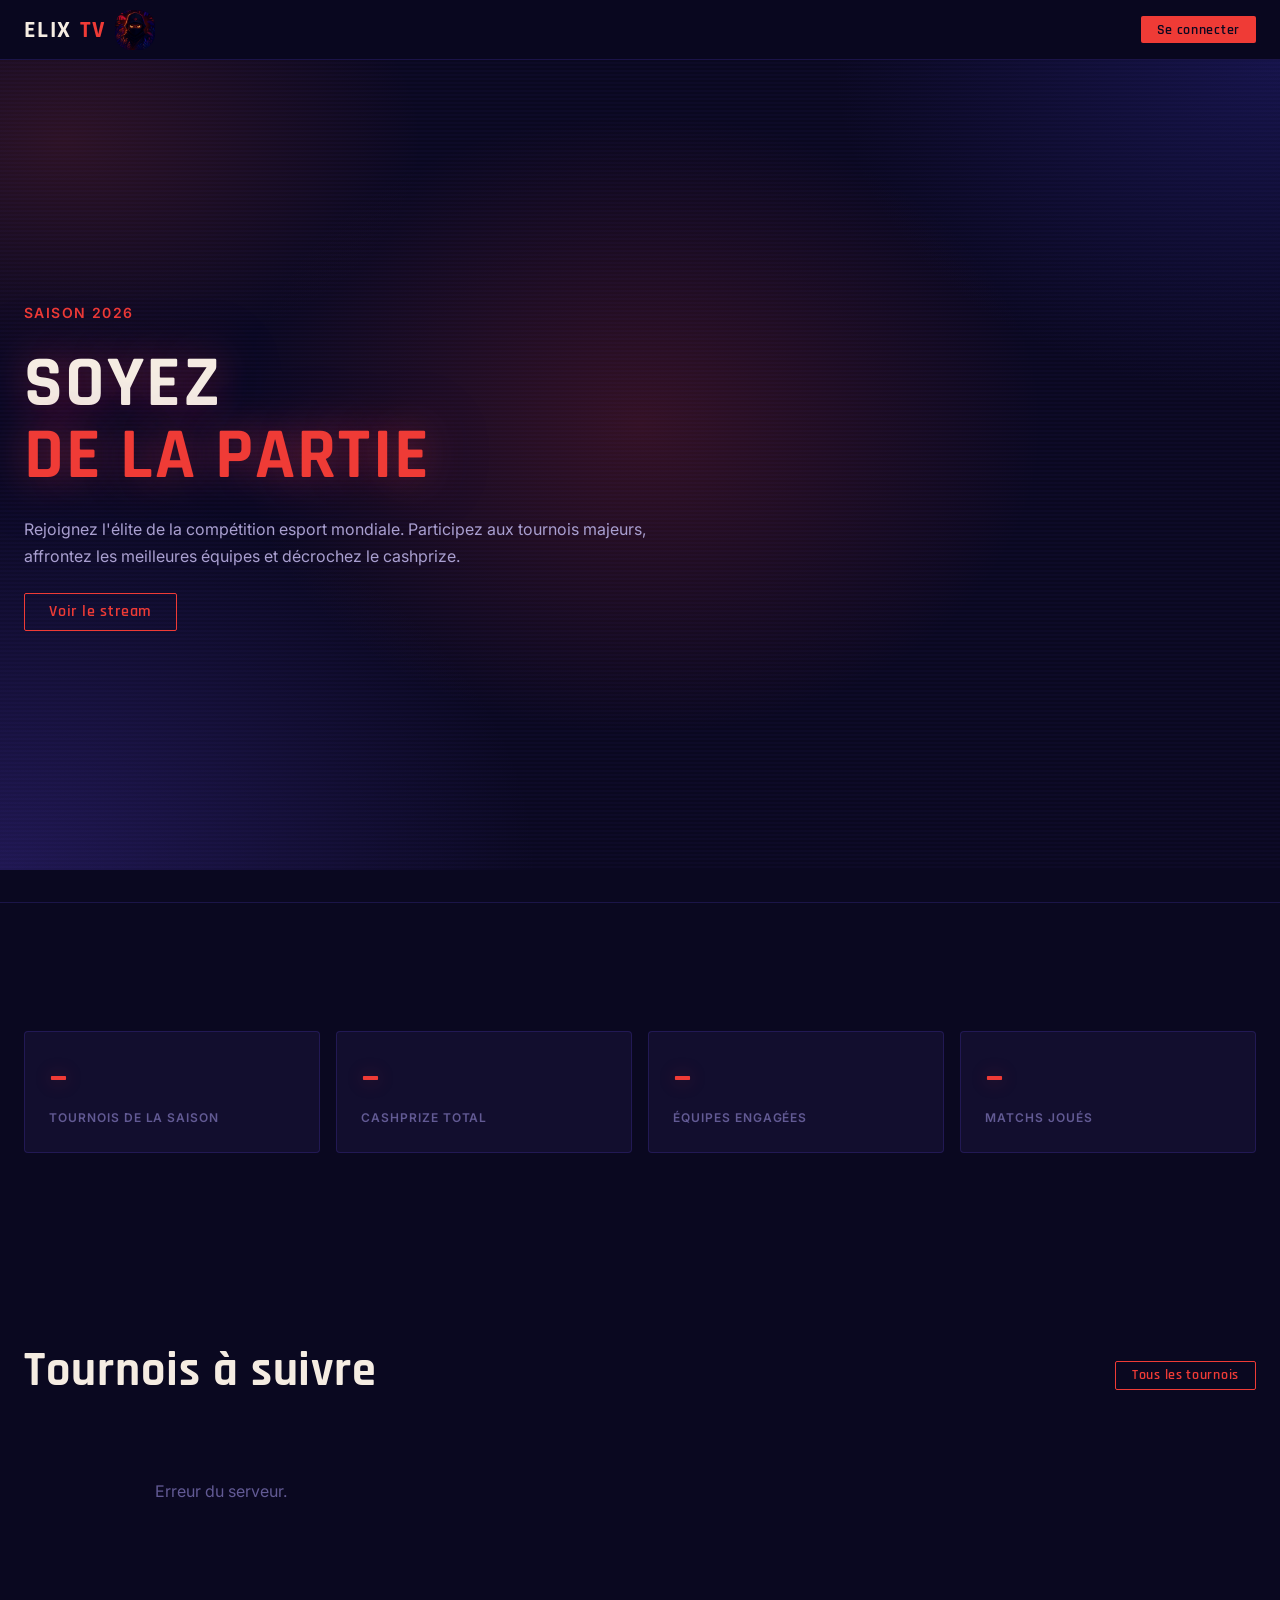
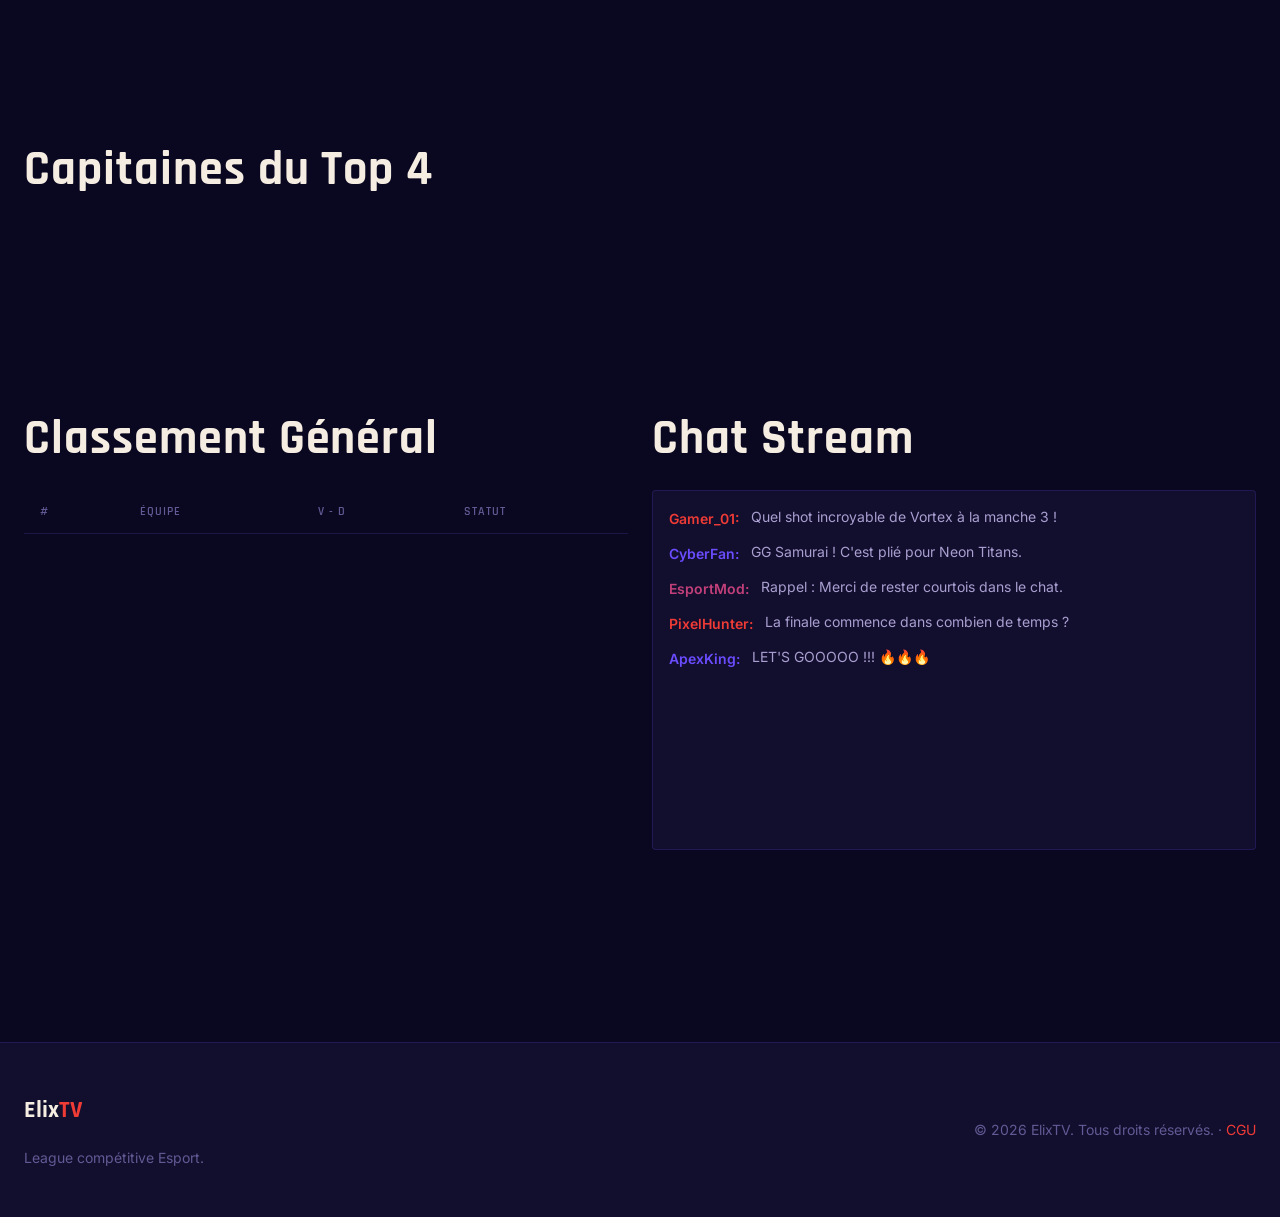
==== commit a64084a5: "jsais plus" ====
--- a/index.html
+++ b/index.html
@@ -6,6 +6,8 @@
   <title>Esport ELIXTV</title>
   <link rel="icon" type="image/png" href="img/elix_logo.jpg">
   <link rel="stylesheet" href="style.css">
+  <script src="session.js"></script>
+  <script src="js/auth.js"></script>
 </head>
 <body>
 
@@ -33,7 +35,7 @@
       <h1 class="headline-hero">SOYEZ<br><span class="text-accent">DE LA PARTIE</span></h1>
       <p style="margin-block: var(--space-6);">Rejoignez l'élite de la compétition esport mondiale. Participez aux tournois majeurs, affrontez les meilleures équipes et décrochez le cashprize.</p>
       <div style="display: flex; gap: var(--space-4);">
-        <a href="inscription.html" class="btn btn--primary">S'inscrire au tournoi</a>
+        <a href="inscription.html" class="btn btn--primary" data-roles="admin organisateur">Inscrire une équipe</a>
         <a href="#" class="btn btn--outline">Voir le stream</a>
       </div>
     </div>
@@ -44,21 +46,22 @@
   <main class="container">
 
     <!-- Direct Scoreboard -->
-    <section>
+    <section id="live-section" hidden>
       <div class="flex-between" style="margin-bottom: var(--space-6);">
         <h2 class="section-title">Match en Direct</h2>
         <span class="badge badge--live">LIVE</span>
       </div>
+      <p class="text-muted" id="live-tournoi" style="margin-bottom: var(--space-4);"></p>
 
       <div class="scoreboard">
         <div class="scoreboard__team">
-          <span class="scoreboard__team-name">CYBER SAMURAI</span>
-          <span class="scoreboard__score scoreboard__score--winner">13</span>
+          <span class="scoreboard__team-name" id="live-team-1"></span>
+          <span class="scoreboard__score" id="live-score-1"></span>
         </div>
         <div class="scoreboard__vs">VS</div>
         <div class="scoreboard__team">
-          <span class="scoreboard__team-name">NEON TITANS</span>
-          <span class="scoreboard__score">09</span>
+          <span class="scoreboard__team-name" id="live-team-2"></span>
+          <span class="scoreboard__score" id="live-score-2"></span>
         </div>
       </div>
     </section>
@@ -67,109 +70,37 @@
     <section>
       <div class="grid-4">
         <div class="card">
-          <div class="stat-value">128 K</div>
-          <div class="stat-label">Spectateurs Simultanés</div>
+          <div class="stat-value" id="stat-tournois">–</div>
+          <div class="stat-label">Tournois de la saison</div>
         </div>
         <div class="card">
-          <div class="stat-value">$250,000</div>
+          <div class="stat-value" id="stat-cashprize">–</div>
           <div class="stat-label">Cashprize Total</div>
         </div>
         <div class="card">
-          <div class="stat-value">64</div>
-          <div class="stat-label">Équipes Qualifiées</div>
+          <div class="stat-value" id="stat-equipes">–</div>
+          <div class="stat-label">Équipes Engagées</div>
         </div>
         <div class="card">
-          <div class="stat-value">4.8 GB</div>
-          <div class="stat-label">Bande Passante Mégabit</div>
+          <div class="stat-value" id="stat-matchs">–</div>
+          <div class="stat-label">Matchs Joués</div>
         </div>
       </div>
     </section>
 
     <!-- Cartes Tournois & Équipes -->
     <section>
-      <h2 class="section-title">Tournois en cours</h2>
-      <div class="grid-3" style="margin-top: var(--space-6);">
-        
-        <div class="card--tournament">
-          <div class="badge badge--live" style="margin-bottom: var(--space-3);">En cours</div>
-          <h3>Grand Finals 2026</h3>
-          <p class="text-muted" style="margin-block: var(--space-2);">BO5 · Serveur EU Ouest</p>
-          <div class="prize">$100,000</div>
-          <div style="margin-top: var(--space-4);">
-            <div class="progress-bar">
-              <div class="progress-bar__fill" style="width: 75%;"></div>
-            </div>
-          </div>
-        </div>
-
-        <div class="card--tournament">
-          <div class="badge badge--upcoming" style="margin-bottom: var(--space-3);">Demain · 20:00</div>
-          <h3>Championship Qualifiers</h3>
-          <p class="text-muted" style="margin-block: var(--space-2);">BO3 · Open Bracket</p>
-          <div class="prize">$25,000</div>
-          <div style="margin-top: var(--space-4);">
-            <div class="progress-bar">
-              <div class="progress-bar__fill" style="width: 30%;"></div>
-            </div>
-          </div>
-        </div>
-
-        <div class="card--tournament">
-          <div class="badge badge--ended" style="margin-bottom: var(--space-3);">Terminé</div>
-          <h3>Rookie Showdown</h3>
-          <p class="text-muted" style="margin-block: var(--space-2);">BO1 · Amateurs</p>
-          <div class="prize">$5,000</div>
-          <div style="margin-top: var(--space-4);">
-            <div class="progress-bar">
-              <div class="progress-bar__fill" style="width: 100%;"></div>
-            </div>
-          </div>
-        </div>
-
+      <div class="flex-between" style="flex-wrap: wrap; gap: var(--space-4);">
+        <h2 class="section-title">Tournois à suivre</h2>
+        <a href="tournois.html" class="btn btn--outline btn--sm">Tous les tournois</a>
       </div>
+      <div class="grid-3" id="home-tournois" style="margin-top: var(--space-6);"></div>
     </section>
 
     <!-- Joueurs / Cartes Profil -->
     <section>
-      <h2 class="section-title">Joueurs Vedettes</h2>
-      <div class="grid-4" style="margin-top: var(--space-6);">
-        
-        <div class="card card--player">
-          <div class="avatar"></div>
-          <h3>Vortex</h3>
-          <div class="role">Duellist</div>
-          <p class="text-muted" style="margin-top: var(--space-2);">K/D: 1.45</p>
-        </div>
-
-        <div class="card card--player">
-          <div class="avatar"></div>
-          <h3>Cipher</h3>
-          <div class="role">Duellist</div>
-          <p class="text-muted" style="margin-top: var(--space-2);">K/D: 1.12</p>
-        </div>
-
-        <div class="card card--player">
-          <div class="avatar"></div>
-          <h3>Specter</h3>
-          <div class="role">Sentinel</div>
-          <p class="text-muted" style="margin-top: var(--space-2);">K/D: 1.68</p>
-        </div>
-
-        <div class="card card--player">
-          <div class="avatar"></div>
-          <h3>Aegis</h3>
-          <div class="role">Smoker</div>
-          <p class="text-muted" style="margin-top: var(--space-2);">K/D: 1.05</p>
-        </div>
-
-        <div class="card card--player">
-          <div class="avatar"></div>
-          <h3>Aegis</h3>
-          <div class="role">Initiateur</div>
-          <p class="text-muted" style="margin-top: var(--space-2);">K/D: 1.05</p>
-          </div>
-
-      </div>
+      <h2 class="section-title">Capitaines du Top 4</h2>
+      <div class="grid-4" id="home-joueurs" style="margin-top: var(--space-6);"></div>
     </section>
 
     <!-- Tableau de classement & Chat en direct -->
@@ -184,36 +115,11 @@
               <tr>
                 <th>#</th>
                 <th>Équipe</th>
-                <th>Victoires</th>
+                <th>V - D</th>
                 <th>Statut</th>
               </tr>
             </thead>
-            <tbody>
-              <tr>
-                <td class="rank rank--1">01</td>
-                <td class="team-name">Cyber Samurai</td>
-                <td class="text-mono">18 - 2</td>
-                <td><span class="badge badge--win">Qualifié</span></td>
-              </tr>
-              <tr>
-                <td class="rank rank--2">02</td>
-                <td class="team-name">Neon Titans</td>
-                <td class="text-mono">15 - 5</td>
-                <td><span class="badge badge--win">Qualifié</span></td>
-              </tr>
-              <tr>
-                <td class="rank rank--3">03</td>
-                <td class="team-name">Shadow Syndicate</td>
-                <td class="text-mono">12 - 8</td>
-                <td><span class="badge badge--loss">Éliminé</span></td>
-              </tr>
-              <tr>
-                <td class="rank">04</td>
-                <td class="team-name">Apex Predators</td>
-                <td class="text-mono">10 - 10</td>
-                <td><span class="badge badge--loss">Éliminé</span></td>
-              </tr>
-            </tbody>
+            <tbody id="home-classement"></tbody>
           </table>
         </div>
 
@@ -256,10 +162,12 @@
         <p class="text-muted">League compétitive Esport.</p>
       </div>
       <div>
-        <p class="text-muted">© 2026 ElixTV. Tous droits réservés.</p>
+        <p class="text-muted">© 2026 ElixTV. Tous droits réservés. · <a href="cgu.html">CGU</a></p>
       </div>
     </div>
   </footer>
 
+  <script src="js/data.js"></script>
+  <script src="js/accueil.js"></script>
 </body>
 </html>
--- a/style.css
+++ b/style.css
@@ -1262,3 +1262,27 @@
 
   .leaderboard-scroll { overflow-x: auto; }
 }
+
+/* ── Pages de texte (CGU) ─────────────────────────────── */
+.legal section {
+  padding-block: var(--space-8);
+  border-bottom: 1px solid var(--border-subtle, rgba(255, 255, 255, 0.08));
+  scroll-margin-top: var(--space-24);
+}
+.legal section:last-child { border-bottom: none; }
+.legal h2 { font-size: var(--size-xl); margin-bottom: var(--space-4); }
+.legal h3 { font-size: var(--size-lg, 1.1rem); margin-block: var(--space-6) var(--space-2); }
+.legal p { margin-bottom: var(--space-3); }
+.legal ul,
+.legal ol { color: var(--text-secondary); padding-left: var(--space-6); margin-bottom: var(--space-3); }
+.legal li { margin-bottom: var(--space-2); line-height: 1.6; }
+.legal strong { color: var(--text-primary); }
+.legal__toc {
+  margin-top: var(--space-8);
+  padding: var(--space-6);
+  border: 1px solid var(--border-subtle, rgba(255, 255, 255, 0.08));
+  border-radius: var(--radius-md, 8px);
+}
+.legal__toc h2 { font-size: var(--size-lg, 1.1rem); }
+.legal__toc ol { columns: 2; column-gap: var(--space-8); margin: 0; }
+@media (max-width: 640px) { .legal__toc ol { columns: 1; } }
